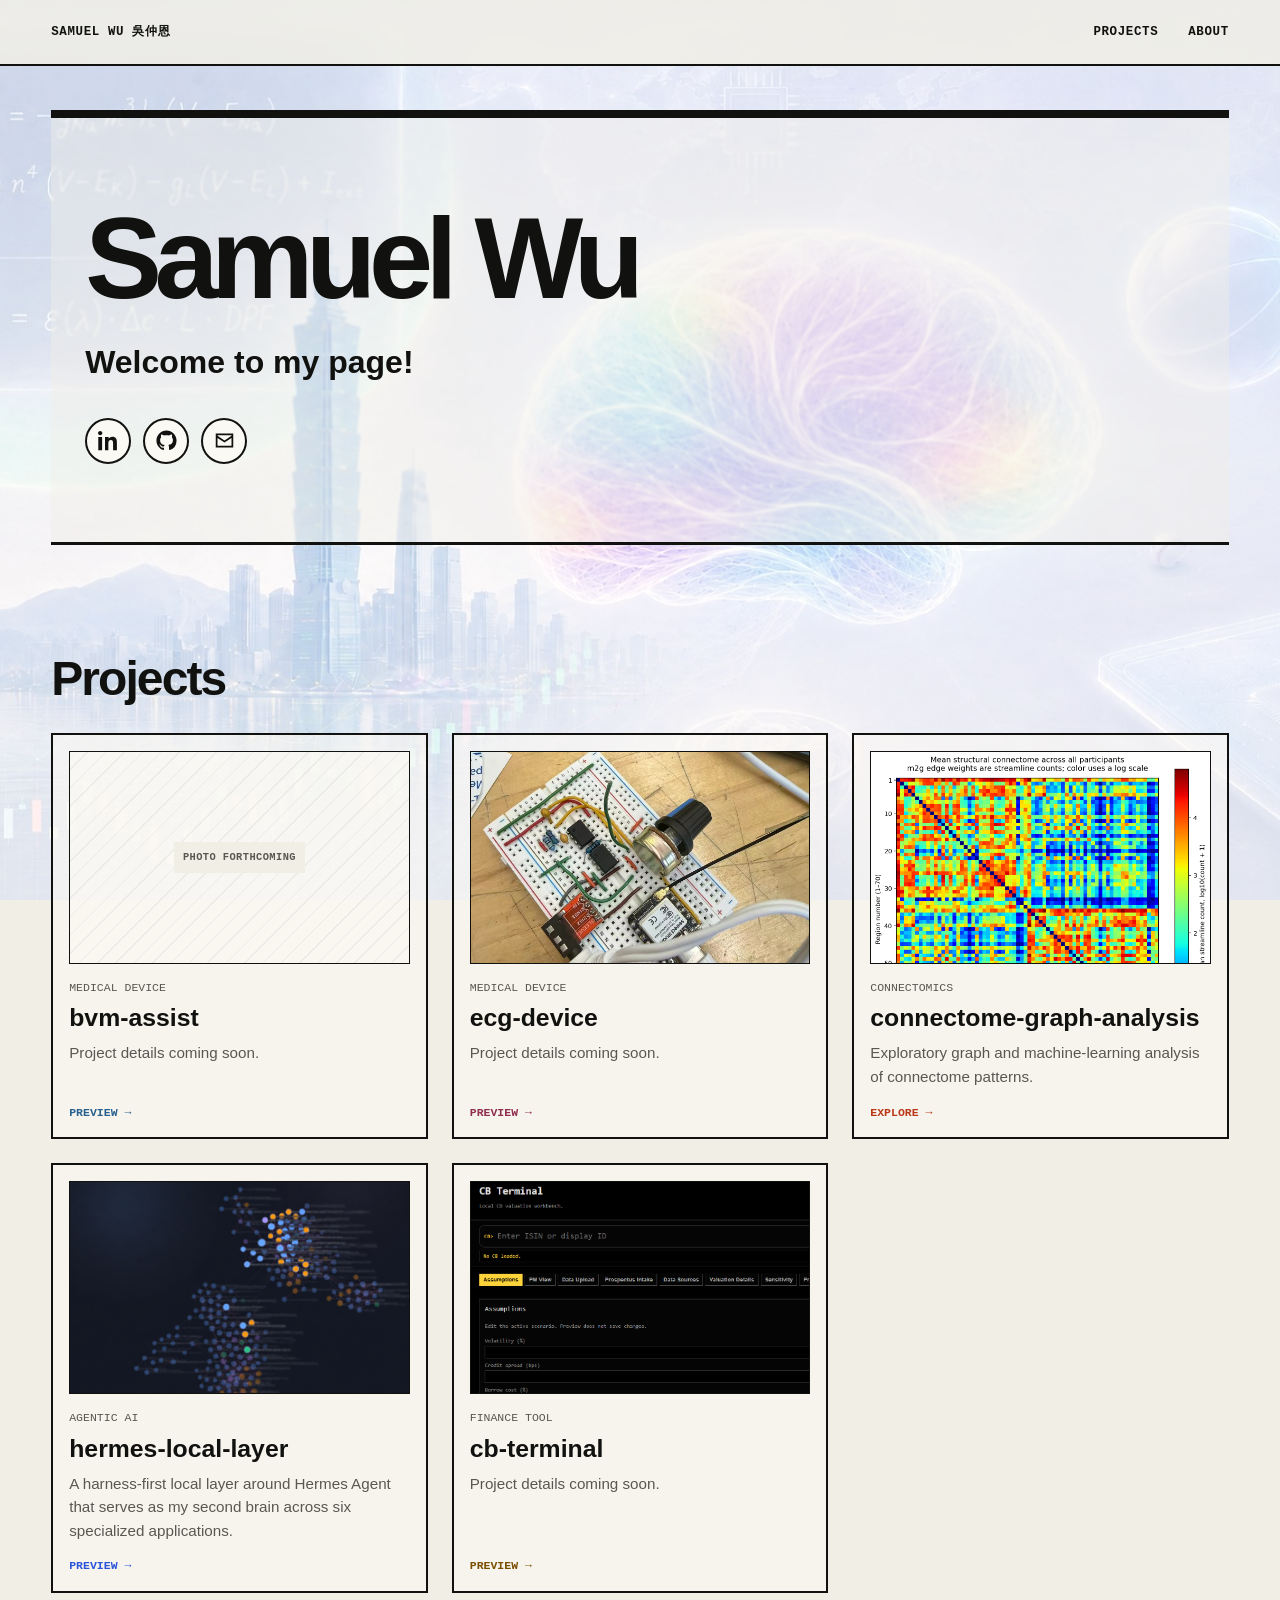
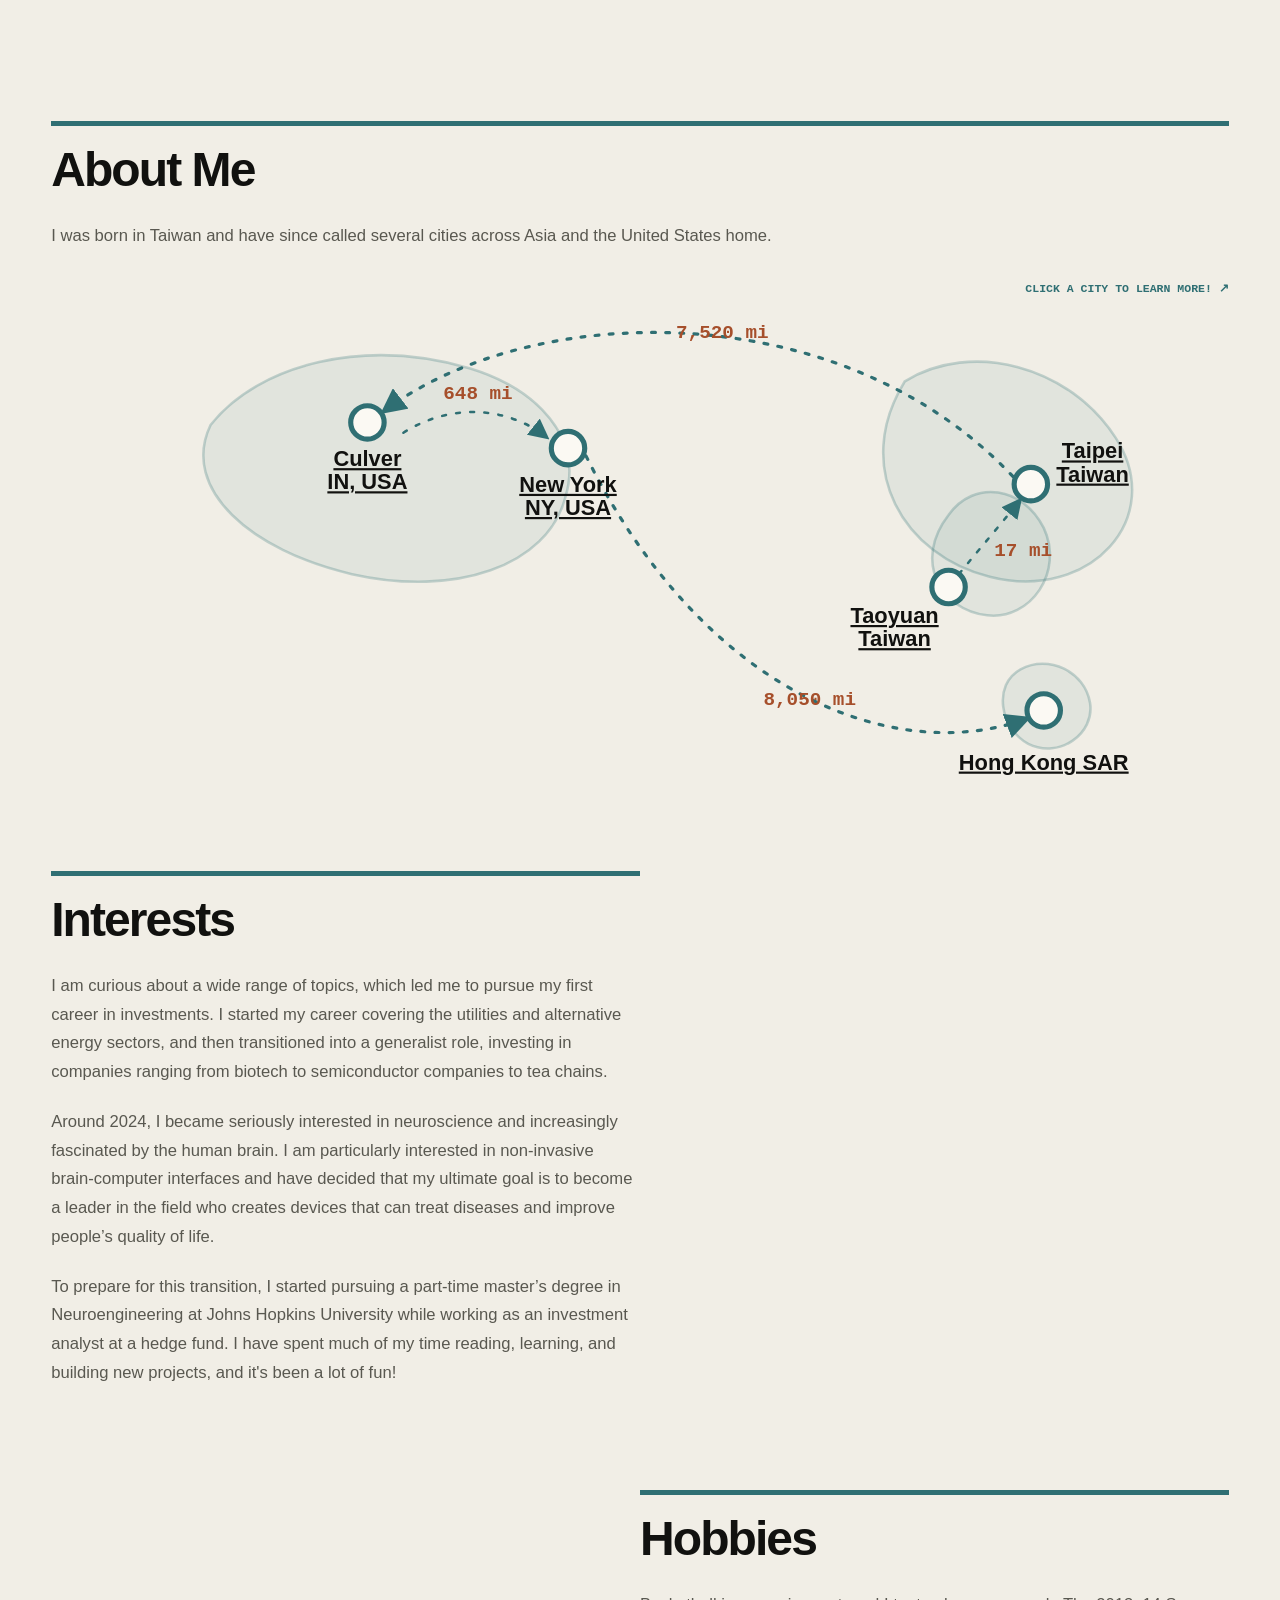
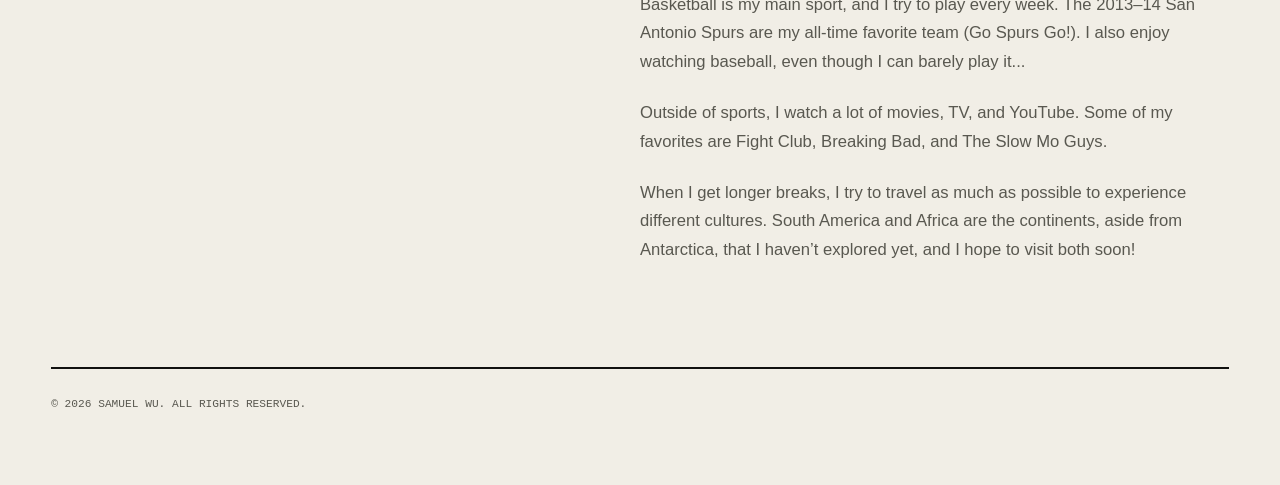
==== index.html @ a32db494 "add hermes-local-layer project page" ====
<!DOCTYPE html>
<html lang="en">
<head>
    <meta charset="UTF-8">
    <meta name="viewport" content="width=device-width, initial-scale=1.0">
    <meta name="description" content="Samuel Wu's projects, interests, and path from investing toward neurotechnology.">
    <title>Samuel Wu</title>
    <link rel="stylesheet" href="/project-pages.css">
    <script src="/site-header.js" defer></script>
</head>
<body class="home-page">
    <a class="skip-link" href="#main-content">Skip to content</a>
    <header class="site-header" data-site-header data-page="home"></header>

    <main class="home-main" id="main-content">
        <header class="home-hero">
            <h1>Samuel Wu</h1>
            <p class="home-lead">Welcome to my page!</p>
            <nav class="social-links" aria-label="Social links">
                <a class="social-link" href="https://www.linkedin.com/in/samuelwu9/" aria-label="LinkedIn" title="LinkedIn" target="_blank" rel="noopener noreferrer">
                    <svg viewBox="0 0 24 24" aria-hidden="true">
                        <path d="M4.98 3.5C4.98 4.88 3.86 6 2.5 6S0 4.88 0 3.5 1.12 1 2.5 1s2.48 1.12 2.48 2.5zM.32 8.02h4.36V23H.32V8.02zM8.01 8.02h4.18v2.05h.06c.58-1.1 2-2.26 4.12-2.26 4.41 0 5.23 2.9 5.23 6.67V23h-4.36v-7.55c0-1.8-.03-4.12-2.51-4.12-2.52 0-2.9 1.96-2.9 3.99V23H8.01V8.02z"></path>
                    </svg>
                </a>
                <a class="social-link" href="https://github.com/samueljwu" aria-label="GitHub" title="GitHub" target="_blank" rel="noopener noreferrer">
                    <svg viewBox="0 0 24 24" aria-hidden="true">
                        <path d="M12 .5C5.65.5.5 5.65.5 12c0 5.09 3.29 9.4 7.86 10.93.58.1.79-.25.79-.56v-2.18c-3.2.7-3.87-1.36-3.87-1.36-.52-1.33-1.28-1.68-1.28-1.68-1.04-.71.08-.7.08-.7 1.15.08 1.76 1.19 1.76 1.19 1.03 1.75 2.7 1.25 3.35.95.1-.74.4-1.25.73-1.54-2.55-.29-5.23-1.28-5.23-5.69 0-1.26.45-2.29 1.18-3.1-.12-.29-.51-1.47.11-3.06 0 0 .96-.31 3.16 1.18.92-.26 1.9-.38 2.88-.39.98.01 1.96.13 2.88.39 2.2-1.49 3.16-1.18 3.16-1.18.62 1.59.23 2.77.11 3.06.74.81 1.18 1.84 1.18 3.1 0 4.42-2.69 5.39-5.25 5.68.41.36.78 1.06.78 2.14v3.18c0 .31.21.67.79.56A11.51 11.51 0 0 0 23.5 12C23.5 5.65 18.35.5 12 .5z"></path>
                    </svg>
                </a>
                <a class="social-link" href="mailto:samuelwuje@gmail.com" aria-label="Email Samuel" title="Email Samuel">
                    <svg viewBox="0 0 24 24" aria-hidden="true">
                        <path d="M2 4h20v16H2V4zm2 2v.6l8 5.3 8-5.3V6H4zm16 12V9l-8 5.3L4 9v9h16z"></path>
                    </svg>
                </a>
            </nav>
        </header>

        <div class="home-flow">
            <section class="home-block projects-block" aria-labelledby="projects-heading">
                <h2 id="projects-heading">Projects</h2>
                <div class="projects-list">
                    <a class="project-link project-bvm" href="/projects/bvm-assist/">
                        <span class="project-media project-media-placeholder" aria-hidden="true">
                            <span>Photo forthcoming</span>
                        </span>
                        <span class="project-copy">
                            <span class="project-type">Medical device</span>
                            <strong>bvm-assist</strong>
                            <span class="project-description">Project details coming soon.</span>
                        </span>
                        <span class="project-cta">Preview <span aria-hidden="true">&rarr;</span></span>
                    </a>
                    <a class="project-link project-ecg" href="/projects/ecg-device/">
                        <span class="project-media">
                            <img src="/projects/ecg-device/images/thumbnail.jpg" alt="Breadboard prototype of the ECG device connected to a Seeed Studio microcontroller" width="1280" height="1011" loading="lazy" decoding="async">
                        </span>
                        <span class="project-copy">
                            <span class="project-type">Medical device</span>
                            <strong>ecg-device</strong>
                            <span class="project-description">Project details coming soon.</span>
                        </span>
                        <span class="project-cta">Preview <span aria-hidden="true">&rarr;</span></span>
                    </a>
                    <a class="project-link project-connectome" href="/projects/connectome-graph-analysis/">
                        <span class="project-media">
                            <img src="/projects/connectome-graph-analysis/images/thumbnail.png" alt="Heatmap of the mean structural connectome across 70 Desikan brain regions" width="1348" height="1239" loading="lazy" decoding="async">
                        </span>
                        <span class="project-copy">
                            <span class="project-type">Connectomics</span>
                            <strong>connectome-graph-analysis</strong>
                            <span class="project-description">Exploratory graph and machine-learning analysis of connectome patterns.</span>
                        </span>
                        <span class="project-cta">Explore <span aria-hidden="true">&rarr;</span></span>
                    </a>
                    <a class="project-link project-hermes" href="/projects/hermes-local-layer/">
                        <span class="project-media">
                            <img src="/projects/hermes-local-layer/images/thumbnail-graph.png" alt="Semantic knowledge graph with blue, orange, purple, and green nodes on a dark background" width="1573" height="1000" loading="lazy" decoding="async">
                        </span>
                        <span class="project-copy">
                            <span class="project-type">Agentic AI</span>
                            <strong>hermes-local-layer</strong>
                            <span class="project-description">A harness-first local layer around Hermes Agent that serves as my second brain across six specialized applications.</span>
                        </span>
                        <span class="project-cta">Preview <span aria-hidden="true">&rarr;</span></span>
                    </a>
                    <a class="project-link project-cb" href="/projects/cb-terminal/">
                        <span class="project-media">
                            <img src="/projects/cb-terminal/images/thumbnail.png" alt="CB Terminal valuation workbench showing its assumptions interface" width="899" height="573" loading="lazy" decoding="async">
                        </span>
                        <span class="project-copy">
                            <span class="project-type">Finance tool</span>
                            <strong>cb-terminal</strong>
                            <span class="project-description">Project details coming soon.</span>
                        </span>
                        <span class="project-cta">Preview <span aria-hidden="true">&rarr;</span></span>
                    </a>
                </div>
            </section>

            <section id="about" class="home-block places-block" aria-labelledby="about-heading">
                <h2 id="about-heading">About Me</h2>
                <div class="places-heading">
                    <p class="places-intro">I was born in Taiwan and have since called several cities across Asia and the United States home.</p>
                    <p class="map-hint">Click a city to learn more! <span aria-hidden="true">&nearr;</span></p>
                </div>
                <div class="map-scroll">
                    <svg class="city-map" viewBox="0 0 840 420" role="img" aria-labelledby="city-map-title city-map-desc">
                        <title id="city-map-title">Cities Samuel grew up in</title>
                        <desc id="city-map-desc">A rough geographic path from Taoyuan to Taipei, Culver, New York, and Hong Kong, with approximate distances in miles. Each city is a link.</desc>
                        <defs>
                            <marker id="arrowhead" markerWidth="8" markerHeight="8" refX="7" refY="4" orient="auto" markerUnits="strokeWidth">
                                <path d="M0,0 L8,4 L0,8 Z"></path>
                            </marker>
                        </defs>

                        <path class="land" d="M86 126 C124 78, 206 58, 288 82 C340 98, 376 136, 362 182 C348 236, 276 260, 196 242 C118 224, 62 176, 86 126 Z"></path>
                        <path class="land" d="M626 92 C678 60, 754 80, 790 136 C830 198, 770 264, 692 244 C626 228, 584 160, 626 92 Z"></path>
                        <path class="land" d="M660 196 C680 168, 718 174, 734 206 C750 240, 724 278, 690 274 C654 270, 632 232, 660 196 Z"></path>
                        <path class="land" d="M716 316 C738 304, 766 318, 770 342 C774 366, 746 386, 722 374 C700 362, 694 328, 716 316 Z"></path>

                        <path class="route" d="M668 242 C686 220, 700 204, 716 184" marker-end="url(#arrowhead)"></path>
                        <path class="route long-hop" d="M710 166 C574 22, 332 30, 220 116" marker-end="url(#arrowhead)"></path>
                        <path class="route" d="M236 132 C274 108, 318 112, 348 136" marker-end="url(#arrowhead)"></path>
                        <path class="route long-hop" d="M378 150 C470 336, 620 392, 722 354" marker-end="url(#arrowhead)"></path>

                        <text class="distance" x="718" y="228">17 mi</text>
                        <text class="distance" x="484" y="58">7,520 mi</text>
                        <text class="distance" x="294" y="106">648 mi</text>
                        <text class="distance" x="552" y="344">8,050 mi</text>

                        <a class="city-link" href="https://travel.tycg.gov.tw/en" aria-label="Taoyuan, Taiwan, opens external page" target="_blank" rel="noopener noreferrer">
                            <circle cx="660" cy="252" r="13"></circle>
                            <text x="618" y="280">Taoyuan</text>
                            <text x="618" y="298">Taiwan</text>
                        </a>

                        <a class="city-link" href="https://www.youtube.com/watch?v=z_fY1pj1VBw" aria-label="Taipei, Taiwan, opens external page" target="_blank" rel="noopener noreferrer">
                            <circle cx="724" cy="172" r="13"></circle>
                            <text x="772" y="152">Taipei</text>
                            <text x="772" y="170">Taiwan</text>
                        </a>

                        <a class="city-link" href="https://www.youtube.com/watch?v=gdHt6MVsCek" aria-label="Culver, Indiana, opens external page" target="_blank" rel="noopener noreferrer">
                            <circle cx="208" cy="124" r="13"></circle>
                            <text x="208" y="158">Culver</text>
                            <text x="208" y="176">IN, USA</text>
                        </a>

                        <a class="city-link" href="https://www.youtube.com/watch?v=vk6014HuxcE" aria-label="New York, New York, opens external page" target="_blank" rel="noopener noreferrer">
                            <circle cx="364" cy="144" r="13"></circle>
                            <text x="364" y="178">New York</text>
                            <text x="364" y="196">NY, USA</text>
                        </a>

                        <a class="city-link" href="https://www.imdb.com/title/tt0338564/" aria-label="Hong Kong SAR, opens external page" target="_blank" rel="noopener noreferrer">
                            <circle cx="734" cy="348" r="13"></circle>
                            <text x="734" y="394">Hong Kong SAR</text>
                        </a>
                    </svg>
                </div>
            </section>

            <section class="home-block curiosity-block" aria-labelledby="curiosity-heading">
                <h2 id="curiosity-heading">Interests</h2>
                <div class="about-copy">
                    <p>I am curious about a wide range of topics, which led me to pursue my first career in investments. I started my career covering the utilities and alternative energy sectors, and then transitioned into a generalist role, investing in companies ranging from biotech to semiconductor companies to tea chains.</p>
                    <p>Around 2024, I became seriously interested in neuroscience and increasingly fascinated by the human brain. I am particularly interested in non-invasive brain-computer interfaces and have decided that my ultimate goal is to become a leader in the field who creates devices that can treat diseases and improve people&rsquo;s quality of life.</p>
                    <p>To prepare for this transition, I started pursuing a part-time master&rsquo;s degree in Neuroengineering at Johns Hopkins University while working as an investment analyst at a hedge fund. I have spent much of my time reading, learning, and building new projects, and it's been a lot of fun!</p>
                </div>
            </section>

            <section class="interests-grid" aria-labelledby="hobbies-heading">
                <article>
                    <h2 id="hobbies-heading">Hobbies</h2>
                    <p>Basketball is my main sport, and I try to play every week. The 2013&ndash;14 San Antonio Spurs are my all-time favorite team (Go Spurs Go!). I also enjoy watching baseball, even though I can barely play it...</p>
                    <p>Outside of sports, I watch a lot of movies, TV, and YouTube. Some of my favorites are Fight Club, Breaking Bad, and The Slow Mo Guys.</p>
                    <p>When I get longer breaks, I try to travel as much as possible to experience different cultures. South America and Africa are the continents, aside from Antarctica, that I haven&rsquo;t explored yet, and I hope to visit both soon!</p>
                </article>
            </section>
        </div>

        <footer class="site-footer">&copy; 2026 Samuel Wu. All rights reserved.</footer>
    </main>
</body>
</html>
---- project-pages.css ----
:root {
    color-scheme: light;
    --paper: #f1eee6;
    --surface: #fbf9f3;
    --ink: #11110f;
    --muted: #595850;
    --rule: rgba(17, 17, 15, 0.24);
    --rule-strong: #11110f;
    --accent: #2f6f73;
    --accent-warm: #a64f2b;
    --page-max: 1120px;
    --text-max: 780px;
    --gutter: clamp(16px, 3vw, 28px);
    --font-sans: Arial, Helvetica, sans-serif;
    --font-mono: "Courier New", Courier, monospace;
}

* {
    box-sizing: border-box;
}

html {
    scroll-behavior: smooth;
}

body {
    margin: 0;
    background: var(--paper);
    color: var(--ink);
    font-family: var(--font-sans);
    line-height: 1.65;
}

body.home-page,
body.project-body {
    --page-max: 1680px;
    --gutter: clamp(18px, 4vw, 72px);
}

body.home-page {
    position: relative;
    isolation: isolate;
}

body.home-page::before {
    position: fixed;
    inset: 0;
    z-index: 0;
    background:
        linear-gradient(rgba(241, 238, 230, 0.4), rgba(241, 238, 230, 0.56)),
        url("/assets/home-background-neural.jpg") center center / cover no-repeat;
    content: "";
    filter: saturate(0.9) contrast(1.04) brightness(1.03);
    pointer-events: none;
}

body.home-page > .home-main {
    position: relative;
    z-index: 1;
}

::selection {
    background: var(--accent);
    color: #fff;
}

a {
    color: inherit;
}

a:focus-visible {
    outline: 3px solid var(--accent);
    outline-offset: 3px;
}

.skip-link {
    position: fixed;
    top: 10px;
    left: 10px;
    z-index: 100;
    padding: 9px 12px;
    border: 2px solid var(--rule-strong);
    background: var(--paper);
    color: var(--ink);
    font-family: var(--font-mono);
    font-size: 0.75rem;
    font-weight: 700;
    text-decoration: none;
    text-transform: uppercase;
    transform: translateY(-160%);
}

.skip-link:focus {
    transform: translateY(0);
}

.sr-only {
    position: absolute;
    width: 1px;
    height: 1px;
    padding: 0;
    margin: -1px;
    overflow: hidden;
    clip: rect(0, 0, 0, 0);
    white-space: nowrap;
    border: 0;
}

#projects-heading,
#about,
#curiosity-heading {
    scroll-margin-top: 88px;
}

.site-header {
    position: sticky;
    top: 0;
    z-index: 10;
    border-bottom: 2px solid var(--rule-strong);
    background: var(--paper);
}

.home-page .site-header {
    background: rgba(241, 238, 230, 0.82);
    backdrop-filter: blur(8px);
}

.site-nav {
    display: flex;
    align-items: center;
    justify-content: space-between;
    width: min(calc(100% - (2 * var(--gutter))), var(--page-max));
    min-height: 64px;
    margin: 0 auto;
    font-family: var(--font-mono);
    font-size: 0.78rem;
    font-weight: 700;
    letter-spacing: 0.05em;
    text-transform: uppercase;
}

.site-nav a {
    text-decoration: none;
}

.site-name {
    color: var(--ink);
}

.site-name:hover,
.site-nav-links a:hover,
.nav-home:hover {
    color: var(--accent);
}

.site-nav-links {
    display: flex;
    align-items: center;
    gap: clamp(16px, 3vw, 30px);
}

.eyebrow {
    margin: 0;
    color: var(--accent);
    font-family: var(--font-mono);
    font-size: 0.78rem;
    font-weight: 700;
    letter-spacing: 0.06em;
    text-transform: uppercase;
}

.home-main {
    width: min(100%, calc(var(--page-max) + (2 * var(--gutter))));
    margin: 0 auto;
    padding: 44px var(--gutter) 72px;
}

.home-hero {
    position: relative;
    overflow: hidden;
    display: grid;
    gap: 24px;
    padding: clamp(44px, 8vw, 92px) clamp(18px, 3vw, 34px) clamp(48px, 7vw, 78px);
    border-top: 8px solid var(--rule-strong);
    border-bottom: 3px solid var(--rule-strong);
    background: rgba(241, 238, 230, 0.42);
    backdrop-filter: blur(1px);
}

.home-hero h1 {
    margin: 0;
    font-size: clamp(3.8rem, 9vw, 7.2rem);
    font-weight: 900;
    letter-spacing: -0.065em;
    line-height: 0.84;
}

.home-lead {
    max-width: 800px;
    margin: 10px 0 0;
    color: var(--ink);
    font-size: clamp(1.35rem, 2.6vw, 2rem);
    font-weight: 650;
    line-height: 1.35;
}

.social-links {
    display: flex;
    gap: 12px;
    margin-top: 10px;
}

.social-link {
    display: inline-grid;
    place-items: center;
    width: 46px;
    height: 46px;
    border: 2px solid var(--rule-strong);
    border-radius: 50%;
    background: var(--surface);
    color: var(--ink);
    text-decoration: none;
    transition: background 160ms ease, color 160ms ease, transform 160ms ease;
}

.social-link:hover {
    background: var(--accent);
    color: #fff;
    transform: translateY(-2px);
}

.social-link svg {
    width: 21px;
    height: 21px;
    fill: currentColor;
}

.home-flow {
    --section-space: clamp(80px, 8vw, 104px);
    --map-label-tail: clamp(22px, 3vw, 34px);
    display: grid;
    grid-template-columns: repeat(2, minmax(0, 1fr));
    gap: 0;
    padding: clamp(72px, 9vw, 110px) 0 var(--section-space);
}

.home-block > h2,
.interests-grid h2 {
    margin: 0;
    font-size: clamp(1.8rem, 4vw, 3rem);
    letter-spacing: -0.04em;
    line-height: 1;
    text-wrap: balance;
}

.projects-block > h2 {
    margin-bottom: 30px;
}

.projects-block,
.places-block {
    grid-column: 1 / -1;
}

.projects-list {
    display: grid;
    grid-template-columns: repeat(3, minmax(0, 1fr));
    gap: clamp(16px, 2vw, 24px);
}

.project-link {
    --project-color: var(--accent);
    --project-hover: rgba(47, 111, 115, 0.08);
    display: grid;
    grid-template-columns: minmax(0, 1fr);
    grid-template-rows: auto 1fr auto;
    gap: 16px;
    align-items: start;
    padding: 16px;
    border: 2px solid var(--rule-strong);
    background: rgba(251, 249, 243, 0.58);
    color: var(--ink);
    text-decoration: none;
    transition: background 160ms ease;
}

.project-link:hover {
    background: var(--project-hover);
}

.project-media {
    display: grid;
    width: 100%;
    aspect-ratio: 16 / 10;
    overflow: hidden;
    place-items: center;
    border: 1px solid var(--rule-strong);
    background: #fff;
}

.project-media img {
    display: block;
    width: 100%;
    height: 100%;
    object-fit: contain;
}

.project-media-placeholder {
    background:
        repeating-linear-gradient(
            135deg,
            transparent 0,
            transparent 12px,
            rgba(17, 17, 15, 0.055) 12px,
            rgba(17, 17, 15, 0.055) 13px
        ),
        rgba(251, 249, 243, 0.72);
}

.project-media-placeholder span {
    padding: 7px 9px;
    background: var(--paper);
    color: var(--muted);
    font-family: var(--font-mono);
    font-size: 0.65rem;
    font-weight: 700;
    letter-spacing: 0.04em;
    text-transform: uppercase;
}

.project-copy {
    display: grid;
    gap: 7px;
    align-content: start;
}

.project-connectome {
    --project-color: #b93818;
    --project-hover: rgba(185, 56, 24, 0.09);
}

.project-hermes {
    --project-color: #2b55d9;
    --project-hover: rgba(43, 85, 217, 0.08);
}

.project-cb {
    --project-color: #7a4e00;
    --project-hover: rgba(122, 78, 0, 0.09);
}

.project-ecg {
    --project-color: #8f2f50;
    --project-hover: rgba(143, 47, 80, 0.09);
}

.project-bvm {
    --project-color: #28618f;
    --project-hover: rgba(40, 97, 143, 0.09);
}

.project-type,
.project-cta {
    font-family: var(--font-mono);
    font-size: 0.72rem;
    line-height: 1.45;
    text-transform: uppercase;
}

.project-cta {
    align-self: end;
    justify-self: start;
    color: var(--project-color);
    font-weight: 700;
    white-space: nowrap;
}

.project-type,
.project-description {
    color: var(--muted);
}

.project-copy strong {
    font-size: clamp(1.18rem, 2vw, 1.55rem);
    line-height: 1.25;
    overflow-wrap: anywhere;
}

.project-description {
    font-size: 0.95rem;
    line-height: 1.55;
}

.places-block {
    margin-top: clamp(76px, 10vw, 128px);
    padding-top: 20px;
    border-top: 5px solid var(--accent);
    background: transparent;
}

.places-block > h2 {
    margin-bottom: 28px;
}

.places-heading {
    display: flex;
    align-items: end;
    justify-content: space-between;
    gap: 24px;
    margin-bottom: 12px;
}

.places-intro {
    max-width: 780px;
    margin: 0;
    color: var(--muted);
    font-size: clamp(1rem, 1.3vw, 1.06rem);
    line-height: 1.72;
    text-wrap: pretty;
}

.map-hint {
    flex: 0 0 auto;
    margin: 0 0 3px;
    color: var(--accent);
    font-family: var(--font-mono);
    font-size: 0.72rem;
    font-weight: 900;
    text-transform: uppercase;
    transform: translateY(50px);
}

.map-scroll {
    overflow-x: auto;
    scrollbar-color: var(--accent) transparent;
}

.city-map {
    display: block;
    width: min(100%, 1080px);
    min-width: 720px;
    height: auto;
    margin: 0 auto;
    overflow: visible;
}

.city-map .land {
    fill: rgba(47, 111, 115, 0.08);
    stroke: rgba(47, 111, 115, 0.26);
    stroke-width: 2;
}

.city-map .route {
    fill: none;
    stroke: var(--accent);
    stroke-width: 2;
    stroke-dasharray: 3 8;
    stroke-linecap: round;
}

.city-map marker path {
    fill: var(--accent);
}

.city-map circle {
    fill: var(--surface);
    stroke: var(--accent);
    stroke-width: 4;
    transition: fill 150ms ease, stroke 150ms ease, stroke-width 150ms ease;
}

.city-map text {
    fill: var(--ink);
    font-family: var(--font-sans);
    font-size: 17px;
    font-weight: 700;
    text-anchor: middle;
}

.city-map .city-link {
    cursor: pointer;
}

.city-map .city-link text {
    text-decoration: underline;
    text-decoration-color: rgba(47, 111, 115, 0.45);
    text-underline-offset: 4px;
}

.city-map .city-link:hover circle,
.city-map .city-link:focus-visible circle {
    fill: var(--accent);
    stroke: var(--accent-warm);
    stroke-width: 6;
}

.city-map .city-link:hover text,
.city-map .city-link:focus-visible text {
    fill: var(--accent);
    text-decoration-color: var(--accent-warm);
    text-decoration-thickness: 2px;
}

.city-map .distance {
    fill: var(--accent-warm);
    font-family: var(--font-mono);
    font-size: 15px;
    font-weight: 700;
    text-decoration: none;
}

.city-map .long-hop {
    stroke-width: 2.5;
}

.curiosity-block {
    grid-column: 1 / -1;
    width: 50%;
    margin-top: calc(var(--section-space) - var(--map-label-tail));
    margin-left: 0;
    padding-top: 20px;
    border-top: 5px solid var(--accent);
    background: transparent;
}

.curiosity-block > h2 {
    margin-bottom: 28px;
}

.about-copy {
    display: grid;
    gap: 1.35em;
    max-width: 780px;
}

.section-lead,
.about-copy p,
.interests-grid p {
    color: var(--muted);
}

.section-lead {
    grid-column: 1 / -1;
    margin: 0 0 12px;
    color: var(--ink);
    font-size: clamp(1.35rem, 2.5vw, 1.85rem);
    font-weight: 700;
    line-height: 1.35;
}

.about-copy p:not(.section-lead) {
    margin: 0;
    font-size: clamp(1rem, 1.3vw, 1.06rem);
    line-height: 1.72;
    text-wrap: pretty;
}

.interests-grid {
    grid-column: 2;
    width: 100%;
    margin-top: var(--section-space);
    margin-left: 0;
}

.interests-grid article {
    width: 100%;
    padding-top: 20px;
    border-top: 5px solid var(--accent);
}

.interests-grid h2 {
    margin-bottom: 28px;
}

.interests-grid p {
    max-width: 780px;
    margin: 0;
    font-size: clamp(1rem, 1.3vw, 1.06rem);
    line-height: 1.72;
    text-wrap: pretty;
}

.interests-grid p + p {
    margin-top: 1.35em;
}

.site-footer {
    padding: 26px 0 0;
    border-top: 2px solid var(--rule-strong);
    color: var(--muted);
    font-family: var(--font-mono);
    font-size: 0.7rem;
    text-transform: uppercase;
}

@media (max-width: 900px) {
    .home-flow {
        grid-template-columns: minmax(0, 1fr);
    }

    .curiosity-block,
    .interests-grid {
        grid-column: 1;
        width: 100%;
    }

    .projects-list {
        grid-template-columns: repeat(2, minmax(0, 1fr));
    }
}

@media (max-width: 760px) {
    .home-main {
        padding-top: 24px;
        padding-bottom: 48px;
    }

    .home-hero {
        border-top-width: 6px;
    }

    .home-hero h1 {
        font-size: clamp(3.6rem, 17vw, 5.8rem);
    }

    .places-heading {
        align-items: flex-start;
        flex-direction: column;
        gap: 10px;
    }

}

@media (max-width: 620px) {
    .projects-list {
        grid-template-columns: minmax(0, 1fr);
    }
}

@media (max-width: 480px) {
    .site-nav {
        min-height: 58px;
    }

    .site-nav-links {
        gap: 12px;
    }

    .home-hero h1 {
        font-size: clamp(3.25rem, 16vw, 4.8rem);
    }

    .home-lead {
        font-size: 1.22rem;
    }

    .project-cta {
        display: none;
    }
}

@media (prefers-reduced-motion: reduce) {
    html {
        scroll-behavior: auto;
    }

    .project-link,
    .social-link,
    .city-map circle {
        transition: none;
    }

    .social-link:hover {
        transform: none;
    }
}
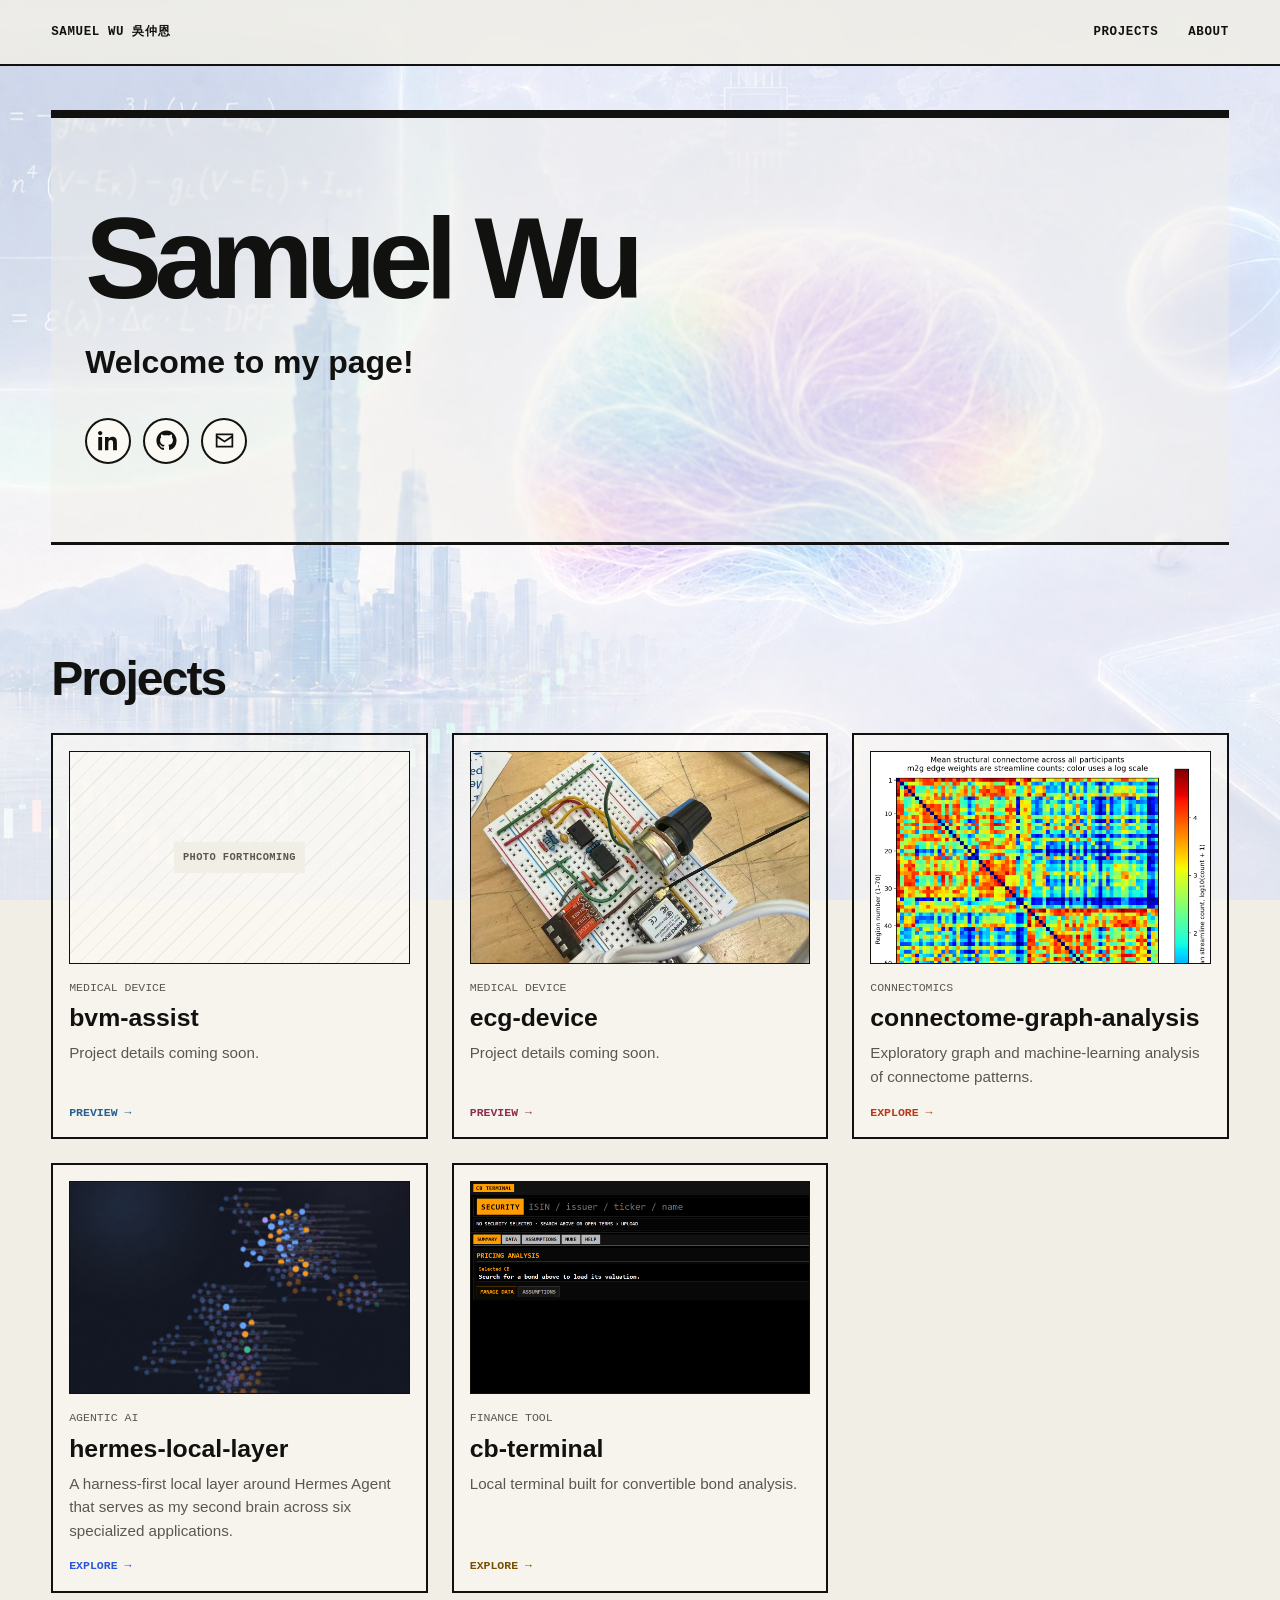
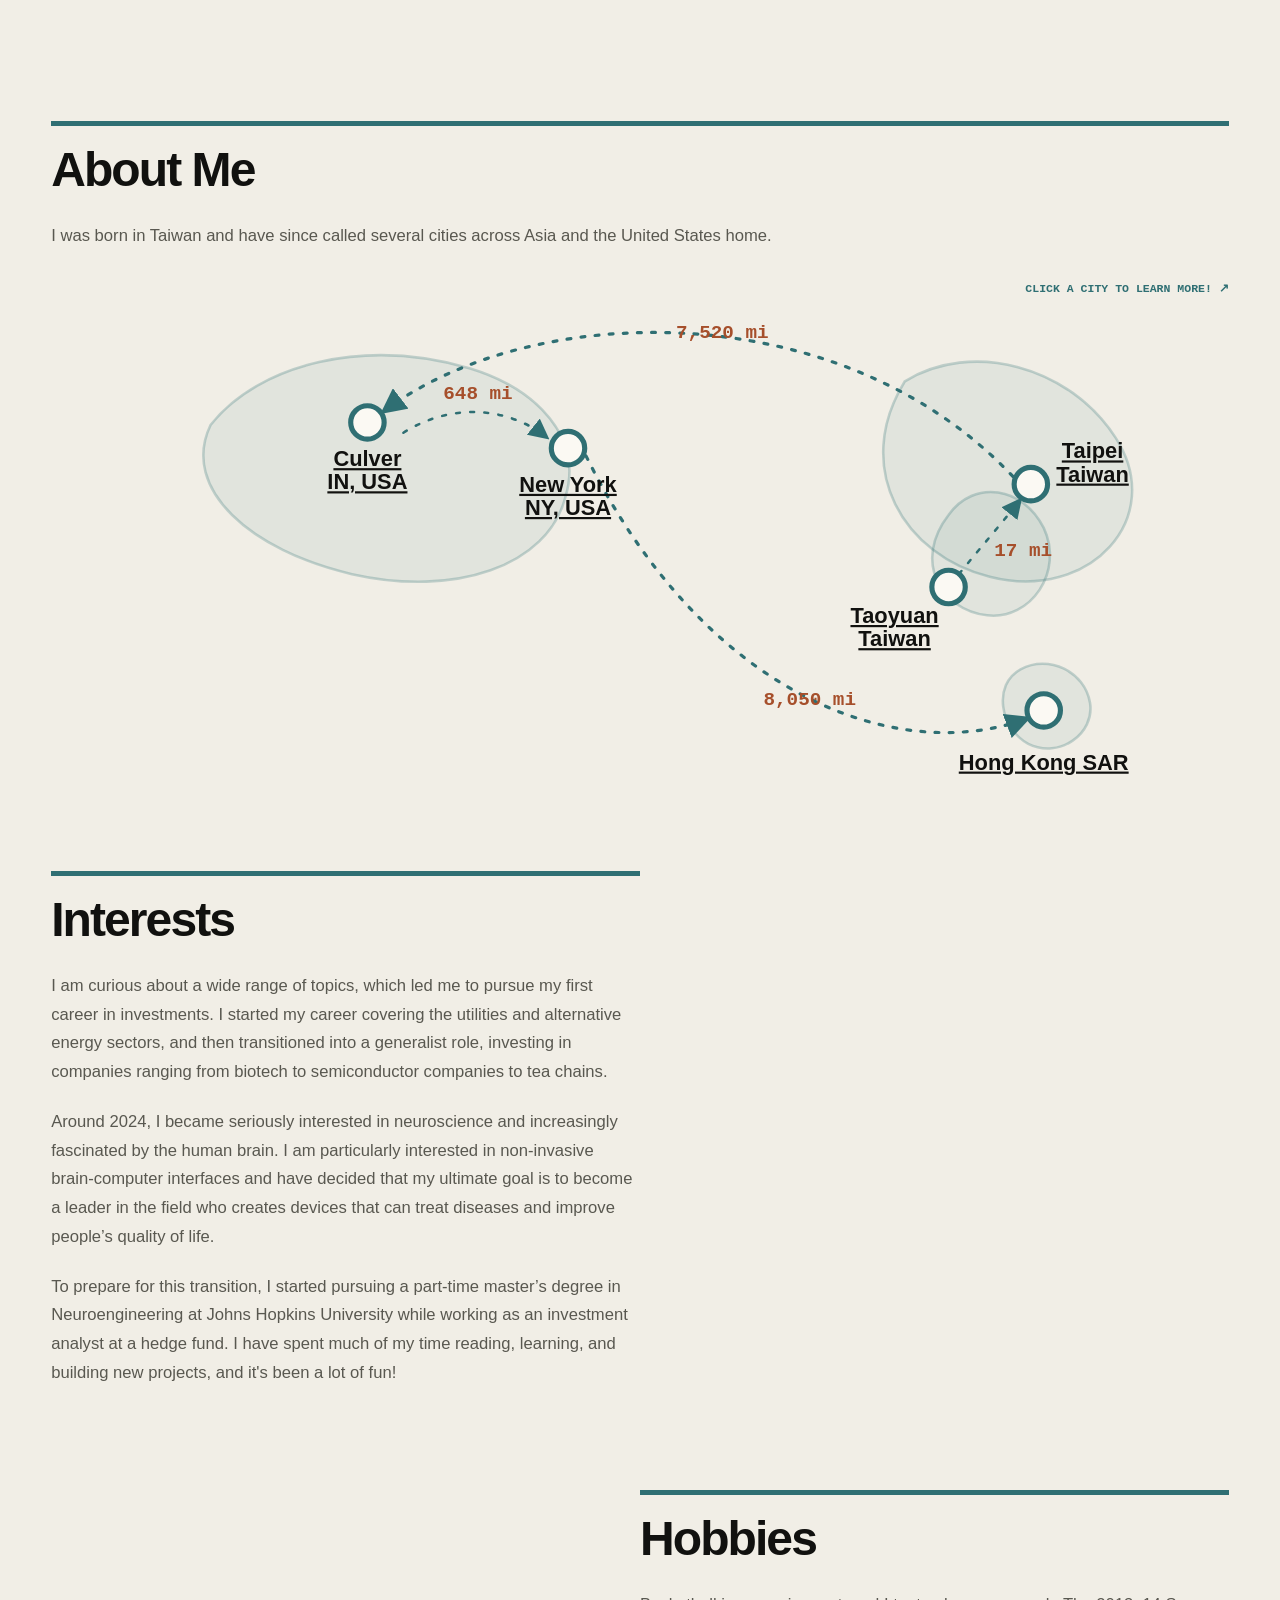
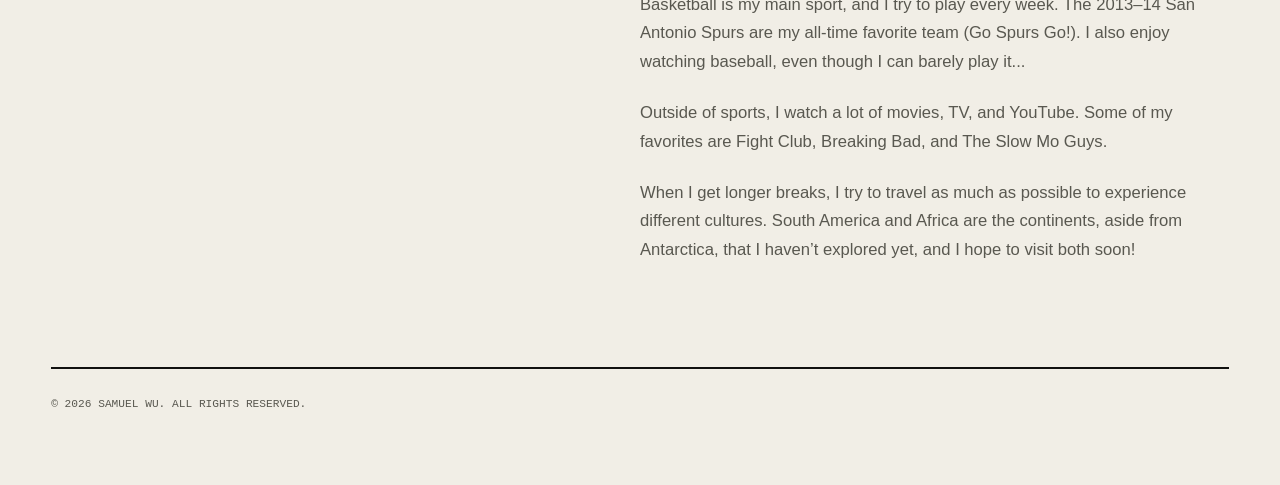
==== commit 79e75ec3: "Added cb-terminal project page" ====
--- a/index.html
+++ b/index.html
@@ -5,7 +5,7 @@
     <meta name="viewport" content="width=device-width, initial-scale=1.0">
     <meta name="description" content="Samuel Wu's projects, interests, and path from investing toward neurotechnology.">
     <title>Samuel Wu</title>
-    <link rel="stylesheet" href="/project-pages.css">
+    <link rel="stylesheet" href="/project-pages.css?v=d7af5270decf">
     <script src="/site-header.js" defer></script>
 </head>
 <body class="home-page">
@@ -81,18 +81,18 @@
                             <strong>hermes-local-layer</strong>
                             <span class="project-description">A harness-first local layer around Hermes Agent that serves as my second brain across six specialized applications.</span>
                         </span>
-                        <span class="project-cta">Preview <span aria-hidden="true">&rarr;</span></span>
+                        <span class="project-cta">Explore <span aria-hidden="true">&rarr;</span></span>
                     </a>
                     <a class="project-link project-cb" href="/projects/cb-terminal/">
                         <span class="project-media">
-                            <img src="/projects/cb-terminal/images/thumbnail.png" alt="CB Terminal valuation workbench showing its assumptions interface" width="899" height="573" loading="lazy" decoding="async">
+                            <img src="/projects/cb-terminal/images/thumbnail.png?v=0e5e01f458c4" alt="CB Terminal valuation workbench showing its assumptions interface" width="676" height="294" loading="lazy" decoding="async">
                         </span>
                         <span class="project-copy">
                             <span class="project-type">Finance tool</span>
                             <strong>cb-terminal</strong>
-                            <span class="project-description">Project details coming soon.</span>
+                            <span class="project-description">Local terminal built for convertible bond analysis.</span>
                         </span>
-                        <span class="project-cta">Preview <span aria-hidden="true">&rarr;</span></span>
+                        <span class="project-cta">Explore <span aria-hidden="true">&rarr;</span></span>
                     </a>
                 </div>
             </section>
--- a/project-pages.css
+++ b/project-pages.css
@@ -305,6 +305,11 @@
     object-fit: contain;
 }
 
+.project-cb .project-media img {
+    object-fit: cover;
+    object-position: left top;
+}
+
 .project-media-placeholder {
     background:
         repeating-linear-gradient(
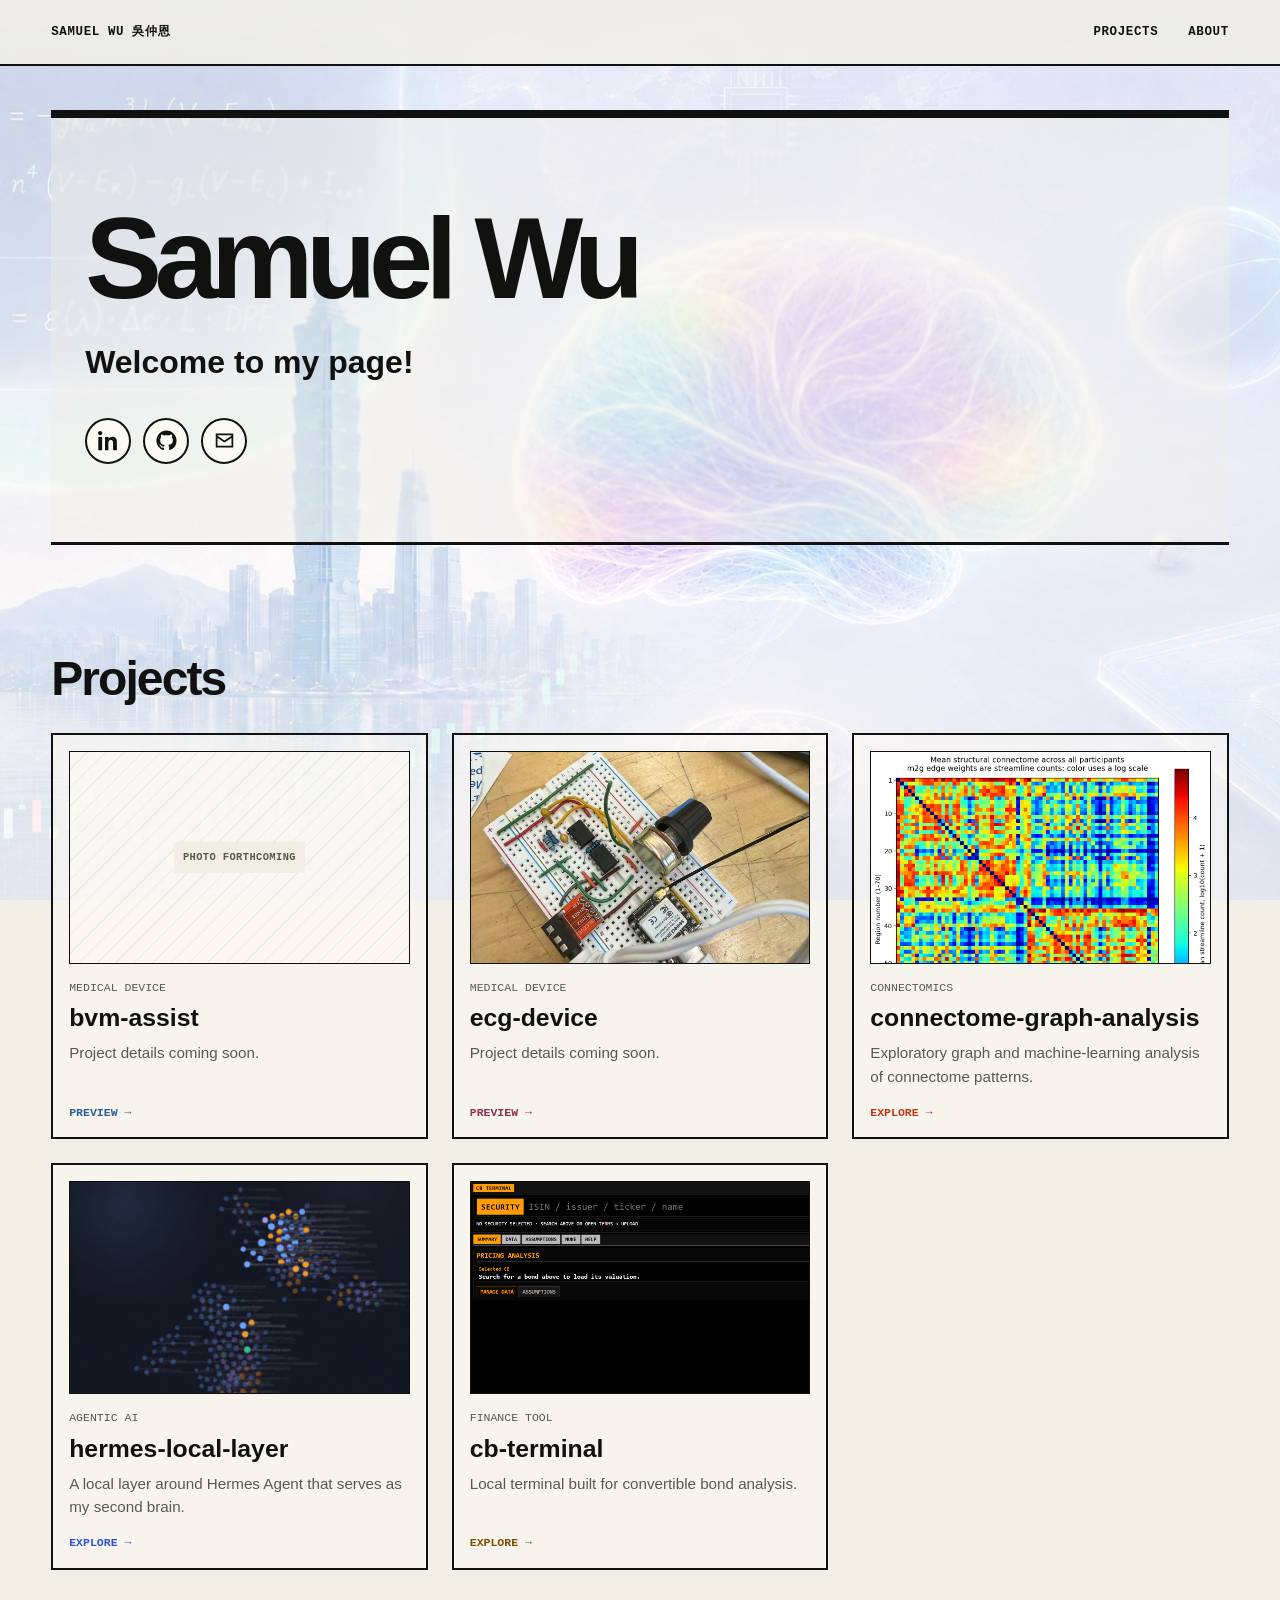
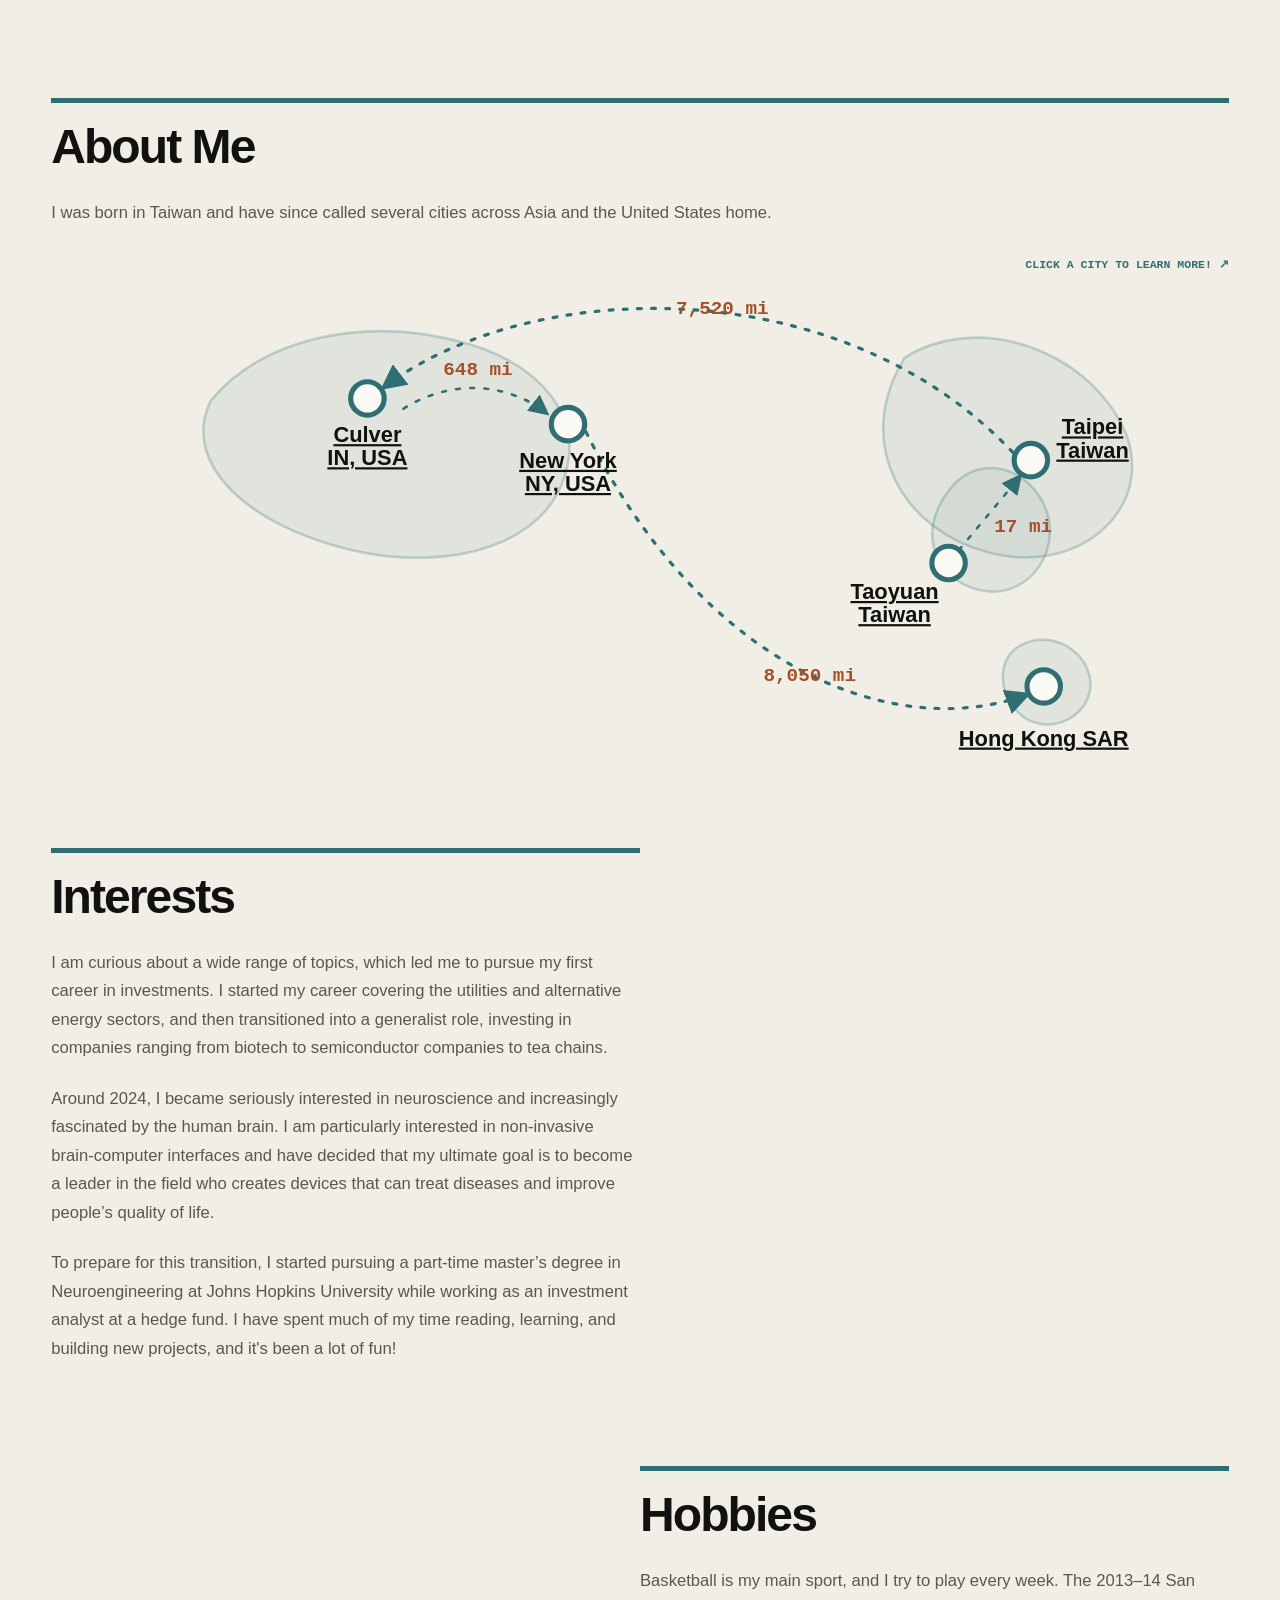
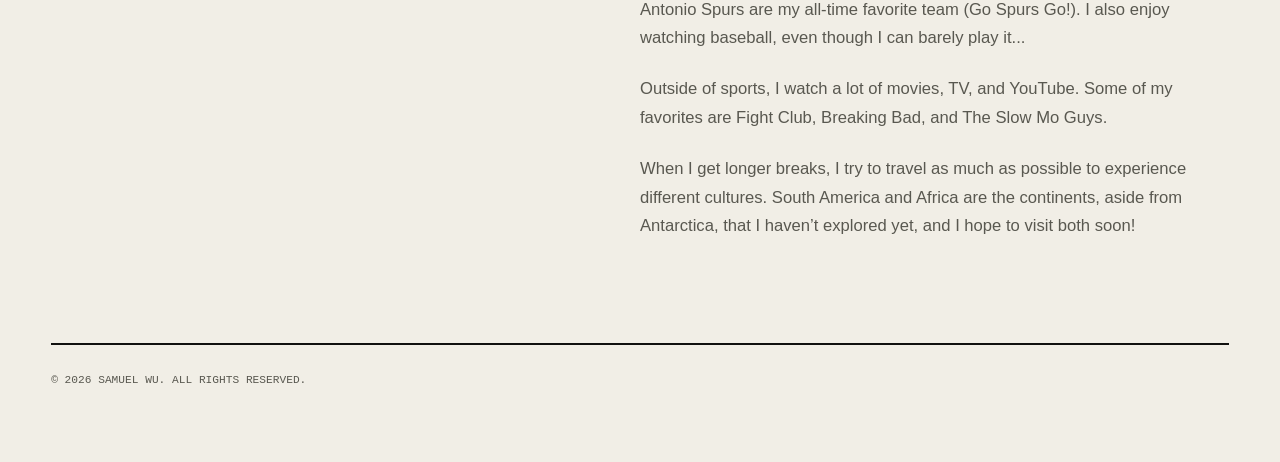
==== commit 68f1e22c: "Updaded homepage" ====
--- a/index.html
+++ b/index.html
@@ -79,7 +79,7 @@
                         <span class="project-copy">
                             <span class="project-type">Agentic AI</span>
                             <strong>hermes-local-layer</strong>
-                            <span class="project-description">A harness-first local layer around Hermes Agent that serves as my second brain across six specialized applications.</span>
+                            <span class="project-description">A local layer around Hermes Agent that serves as my second brain.</span>
                         </span>
                         <span class="project-cta">Explore <span aria-hidden="true">&rarr;</span></span>
                     </a>
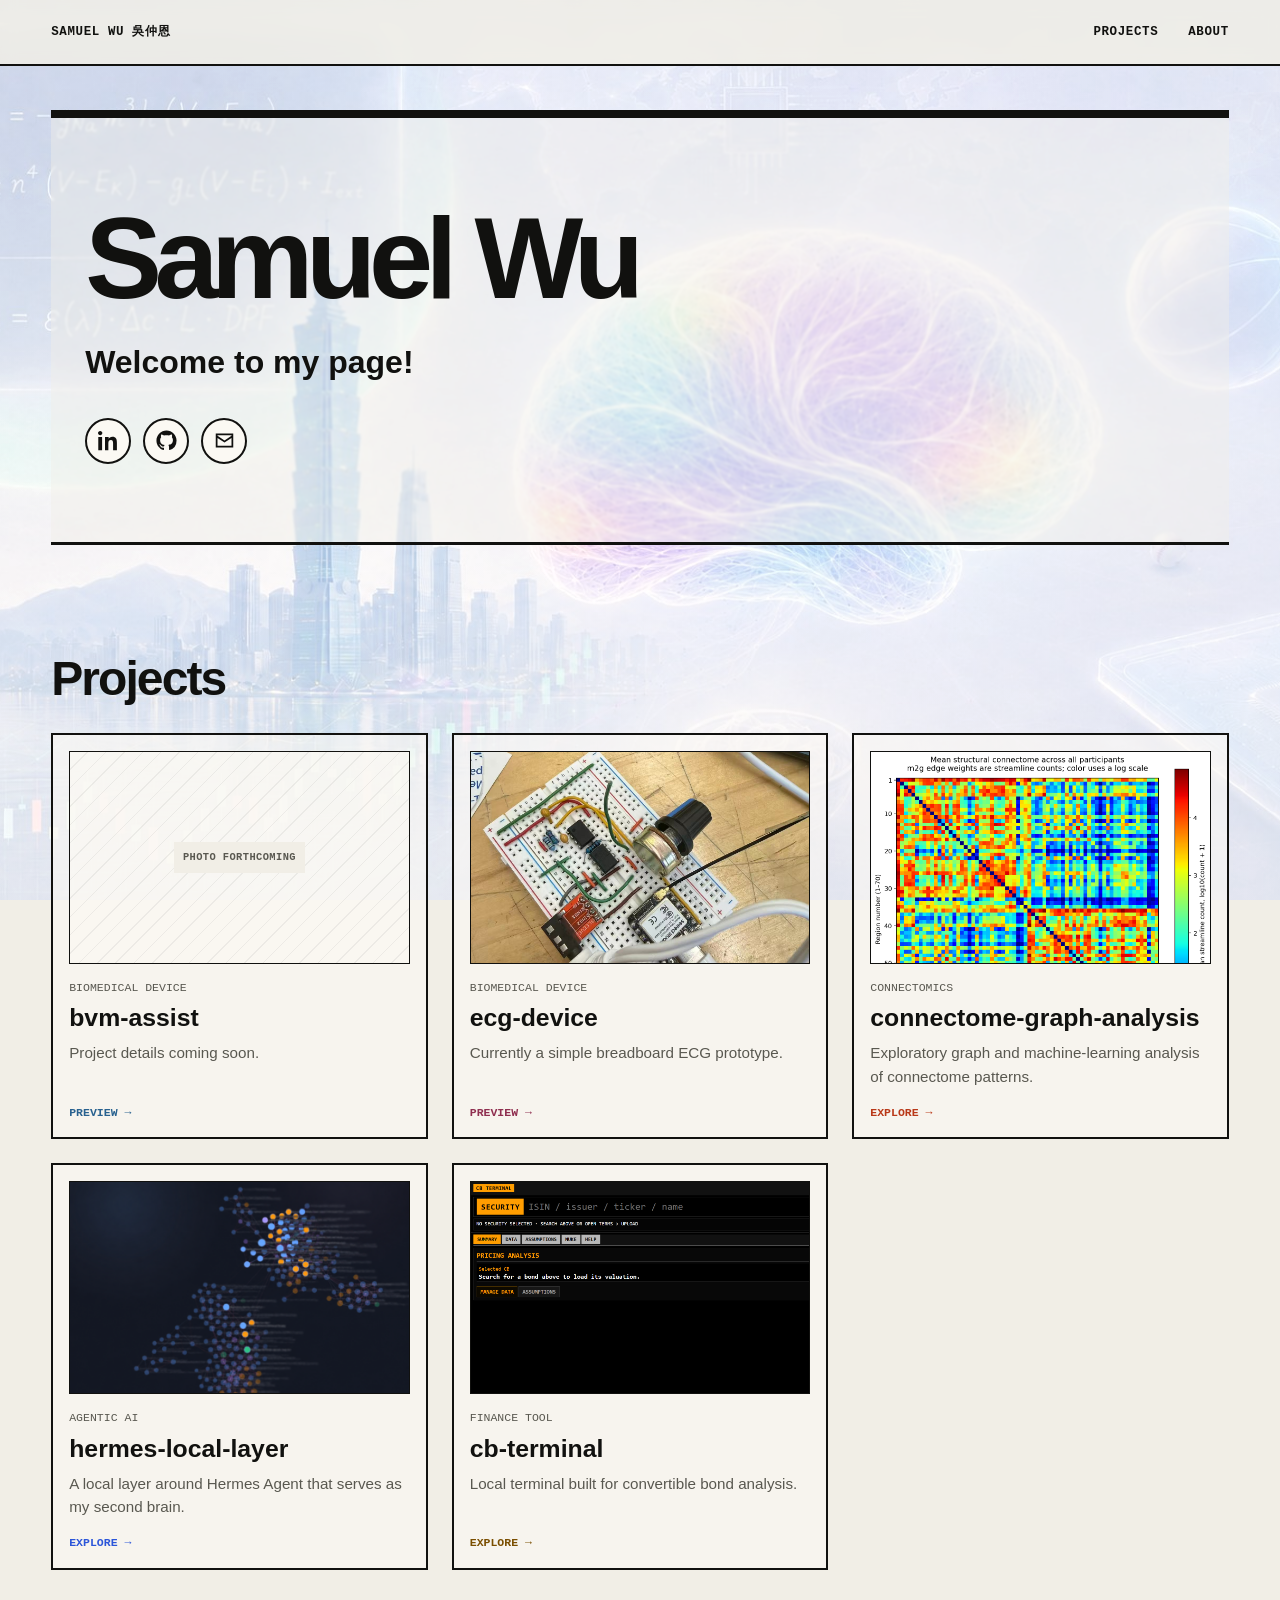
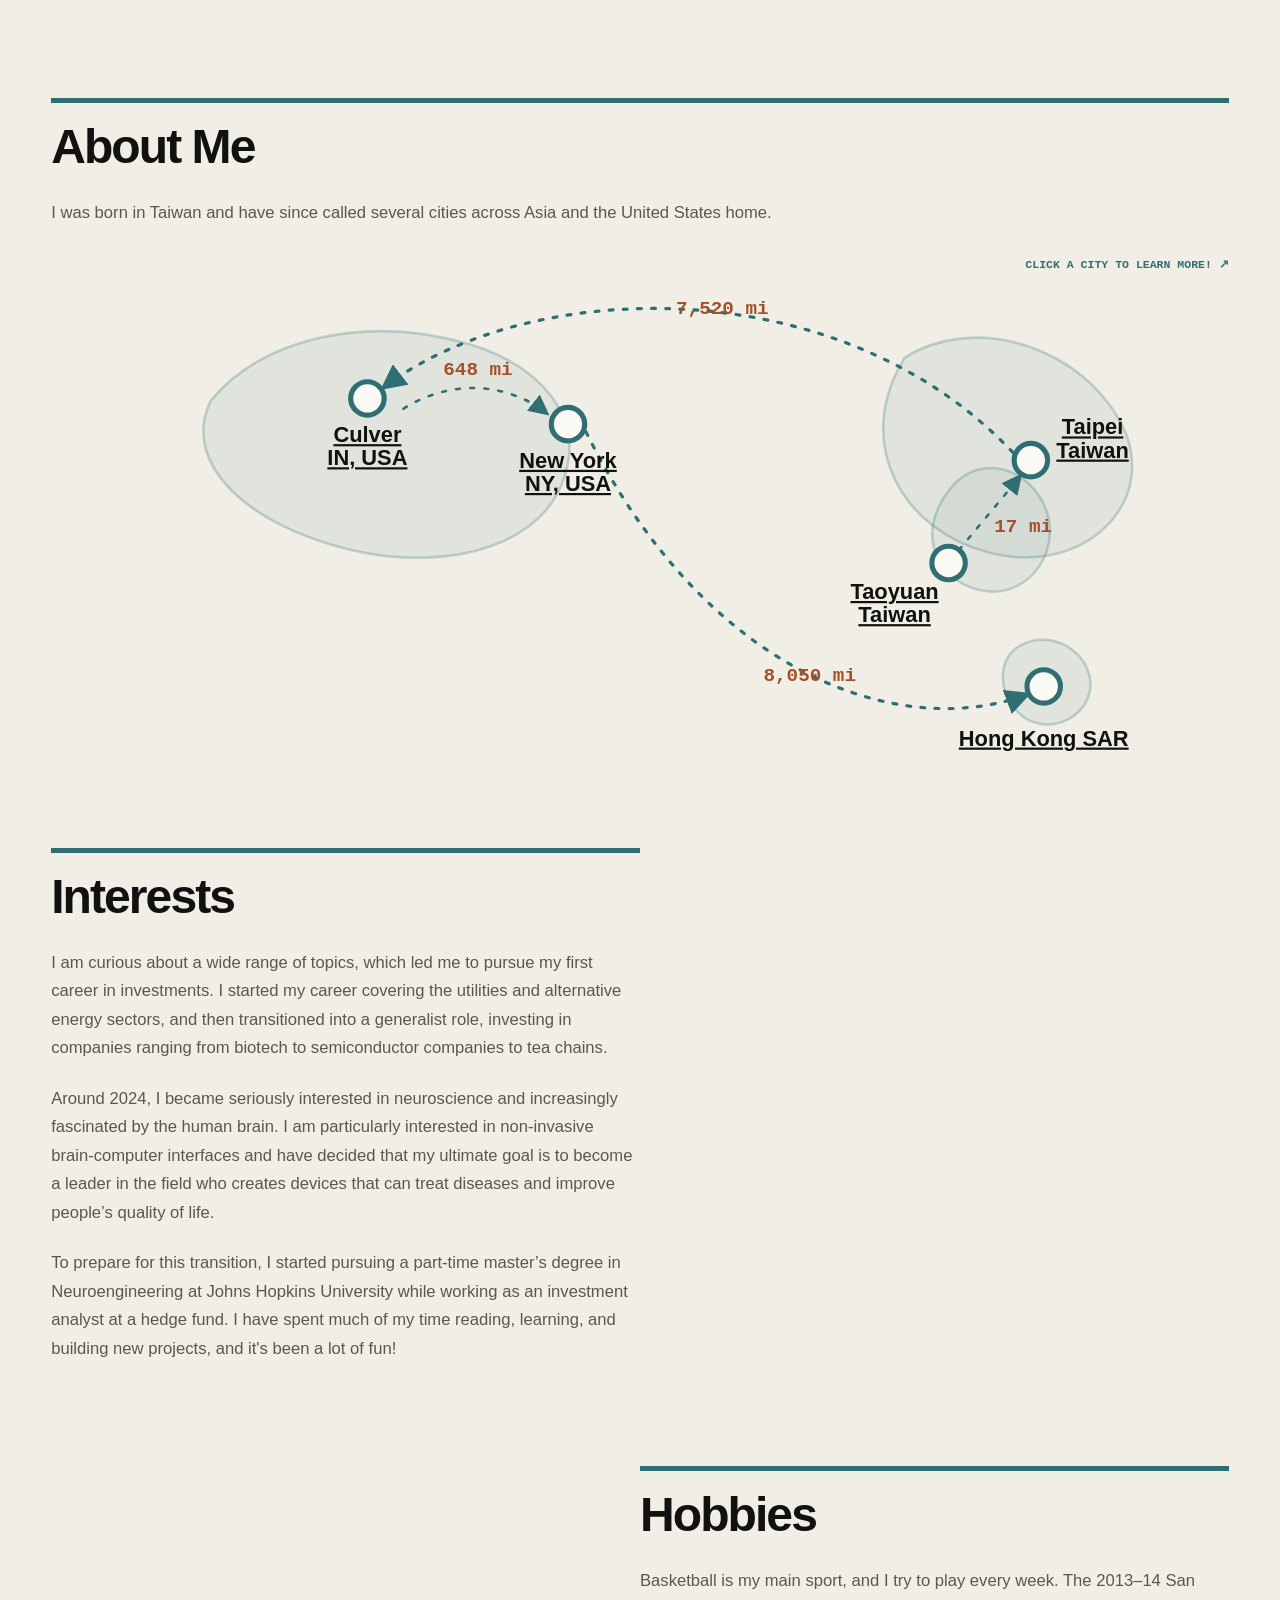
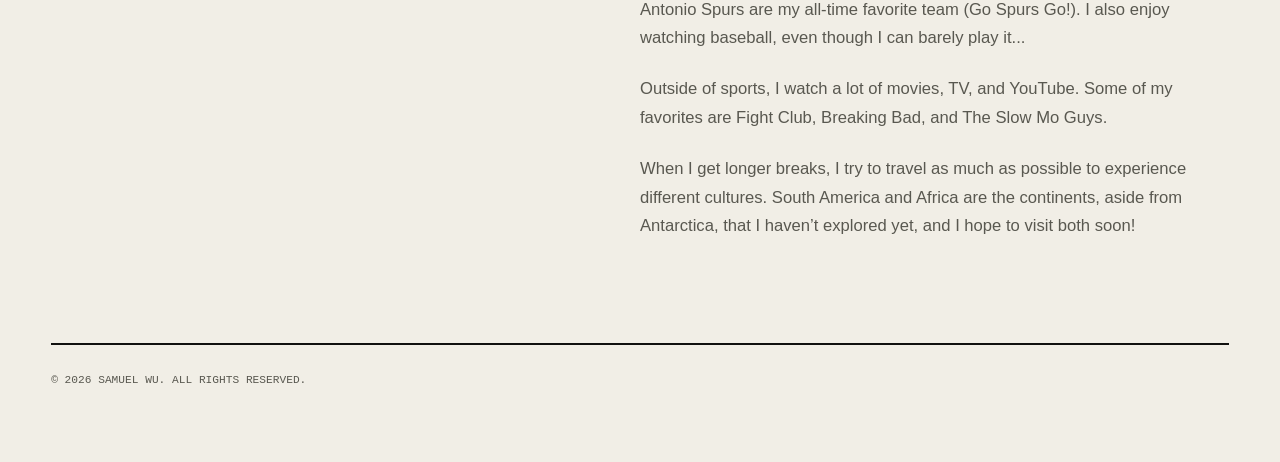
==== commit 6c0ad0c3: "Added ecg-device project page preview" ====
--- a/index.html
+++ b/index.html
@@ -44,7 +44,7 @@
                             <span>Photo forthcoming</span>
                         </span>
                         <span class="project-copy">
-                            <span class="project-type">Medical device</span>
+                            <span class="project-type">Biomedical device</span>
                             <strong>bvm-assist</strong>
                             <span class="project-description">Project details coming soon.</span>
                         </span>
@@ -55,9 +55,9 @@
                             <img src="/projects/ecg-device/images/thumbnail.jpg" alt="Breadboard prototype of the ECG device connected to a Seeed Studio microcontroller" width="1280" height="1011" loading="lazy" decoding="async">
                         </span>
                         <span class="project-copy">
-                            <span class="project-type">Medical device</span>
+                            <span class="project-type">Biomedical device</span>
                             <strong>ecg-device</strong>
-                            <span class="project-description">Project details coming soon.</span>
+                            <span class="project-description">Currently a simple breadboard ECG prototype.</span>
                         </span>
                         <span class="project-cta">Preview <span aria-hidden="true">&rarr;</span></span>
                     </a>
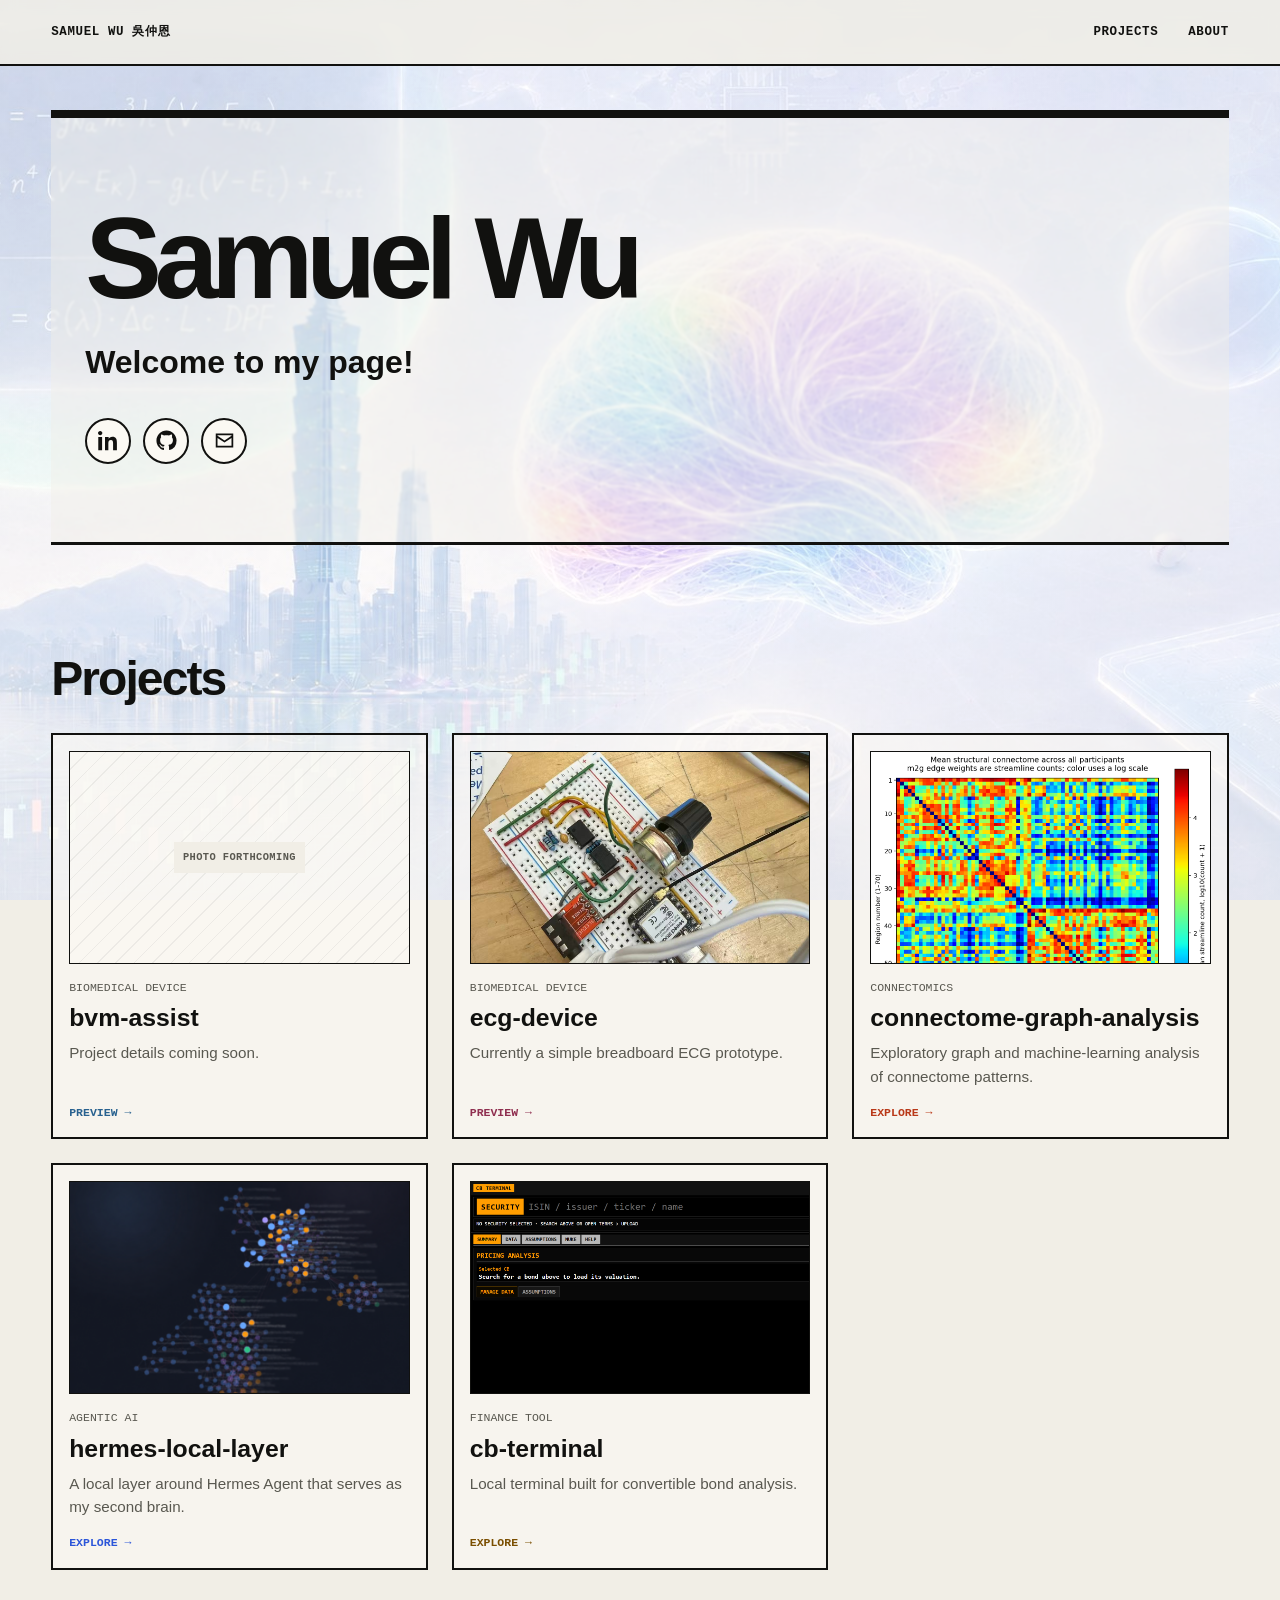
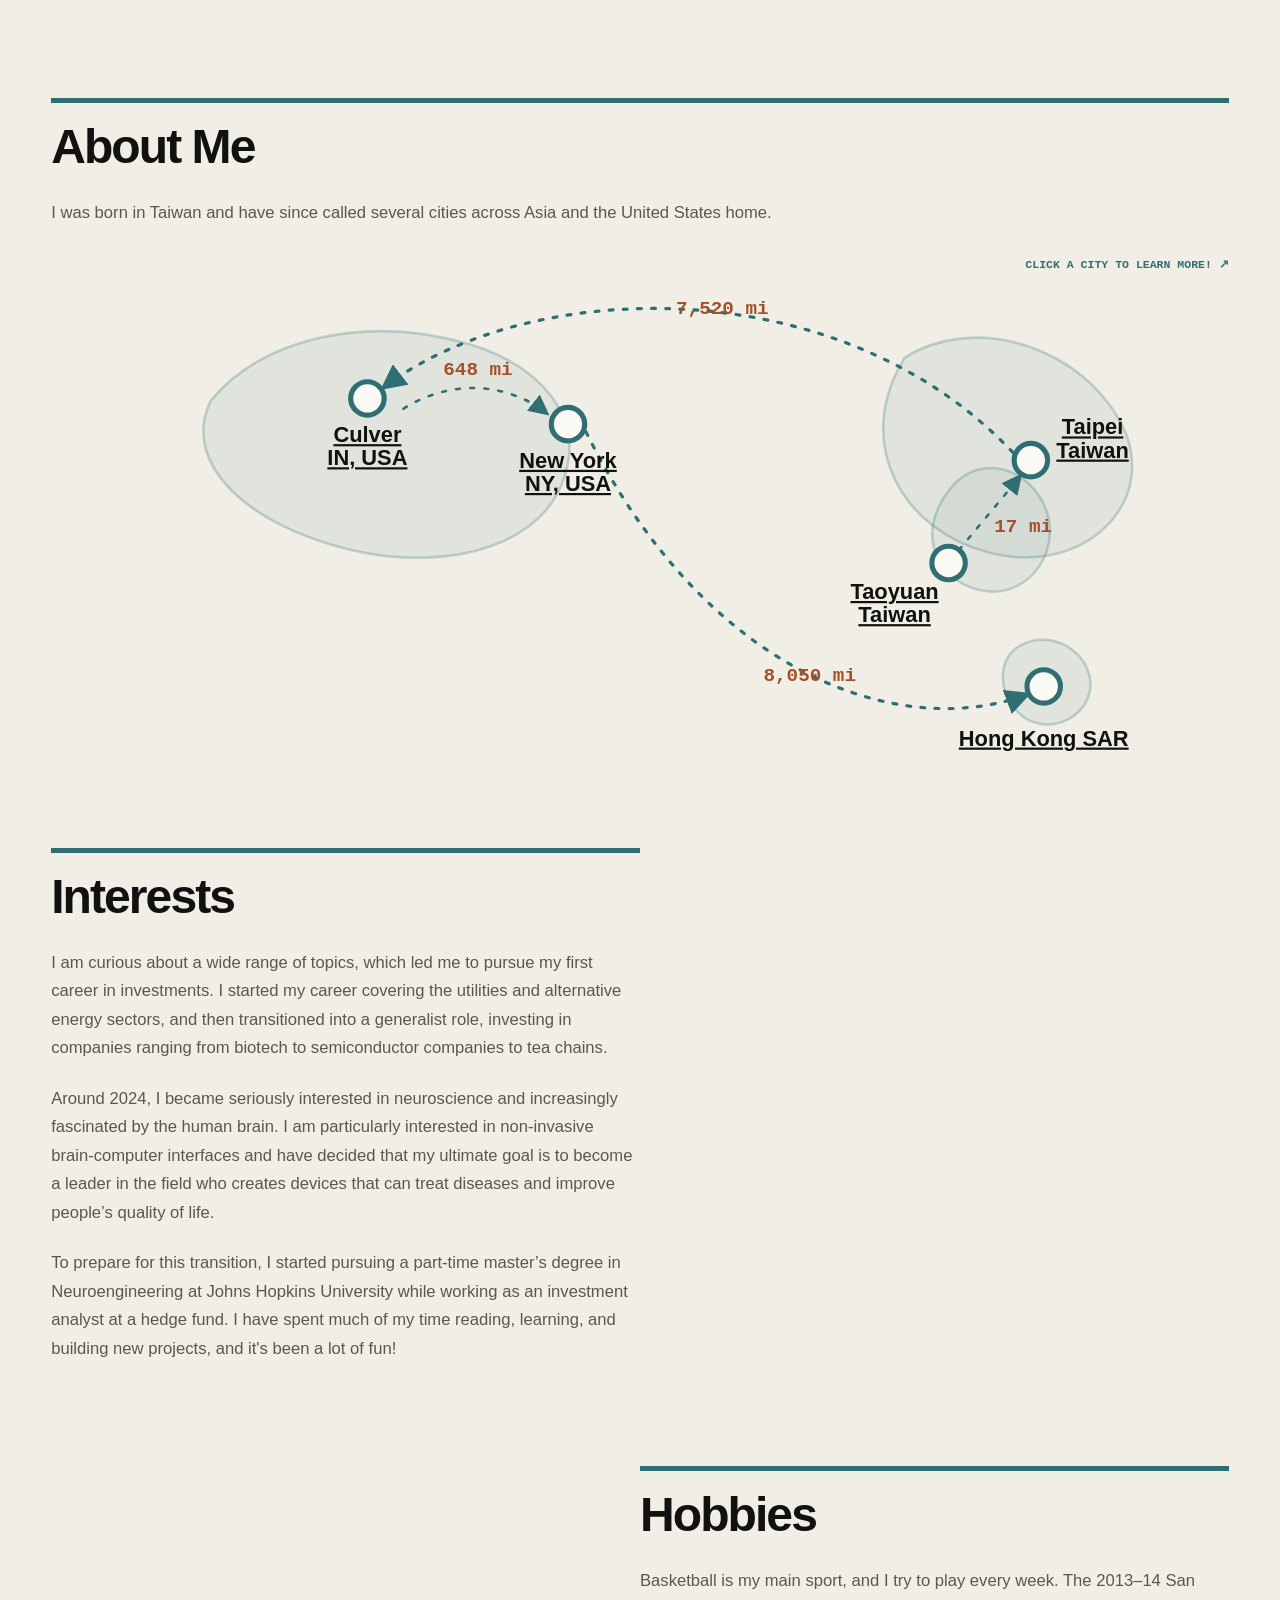
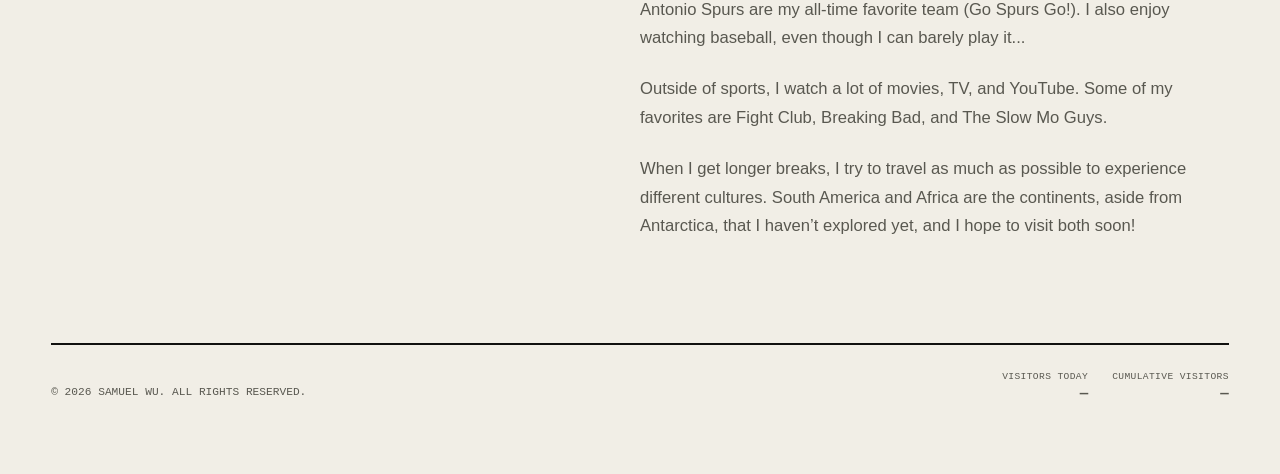
==== commit 45662f37: "add visitor count" ====
--- a/index.html
+++ b/index.html
@@ -5,8 +5,9 @@
     <meta name="viewport" content="width=device-width, initial-scale=1.0">
     <meta name="description" content="Samuel Wu's projects, interests, and path from investing toward neurotechnology.">
     <title>Samuel Wu</title>
-    <link rel="stylesheet" href="/project-pages.css?v=d7af5270decf">
+    <link rel="stylesheet" href="/project-pages.css?v=0c2f8d54">
     <script src="/site-header.js" defer></script>
+    <script src="/visitor-counter.js" defer></script>
 </head>
 <body class="home-page">
     <a class="skip-link" href="#main-content">Skip to content</a>
@@ -179,7 +180,13 @@
             </section>
         </div>
 
-        <footer class="site-footer">&copy; 2026 Samuel Wu. All rights reserved.</footer>
+        <footer class="site-footer">
+            <span class="footer-copyright">&copy; 2026 Samuel Wu. All rights reserved.</span>
+            <dl class="visitor-stats" data-visitor-stats aria-label="Visitor counts" aria-live="polite">
+                <div class="visitor-stat"><dt>Visitors today</dt><dd data-visitors-today>&mdash;</dd></div>
+                <div class="visitor-stat"><dt>Cumulative visitors</dt><dd data-visitors-total>&mdash;</dd></div>
+            </dl>
+        </footer>
     </main>
 </body>
 </html>
--- a/project-pages.css
+++ b/project-pages.css
@@ -590,6 +590,10 @@
 }
 
 .site-footer {
+    display: flex;
+    align-items: flex-end;
+    justify-content: space-between;
+    gap: 28px;
     padding: 26px 0 0;
     border-top: 2px solid var(--rule-strong);
     color: var(--muted);
@@ -598,6 +602,43 @@
     text-transform: uppercase;
 }
 
+.footer-copyright {
+    line-height: 1.55;
+}
+
+.visitor-stats {
+    display: flex;
+    gap: 24px;
+    margin: 0;
+    text-align: right;
+}
+
+.visitor-stat {
+    display: grid;
+    gap: 2px;
+}
+
+.visitor-stat dt {
+    color: var(--muted);
+    font-size: 0.6rem;
+    letter-spacing: 0.04em;
+    line-height: 1.2;
+}
+
+.visitor-stat dd {
+    margin: 0;
+    color: var(--ink);
+    font-size: 0.88rem;
+    font-variant-numeric: tabular-nums;
+    font-weight: 700;
+    line-height: 1.2;
+}
+
+.visitor-stats[data-state="preview"] dd,
+.visitor-stats[data-state="unavailable"] dd {
+    color: var(--muted);
+}
+
 @media (max-width: 900px) {
     .home-flow {
         grid-template-columns: minmax(0, 1fr);
@@ -637,6 +678,16 @@
 }
 
 @media (max-width: 620px) {
+    .site-footer {
+        align-items: flex-start;
+        flex-direction: column;
+        gap: 18px;
+    }
+
+    .visitor-stats {
+        text-align: left;
+    }
+
     .projects-list {
         grid-template-columns: minmax(0, 1fr);
     }
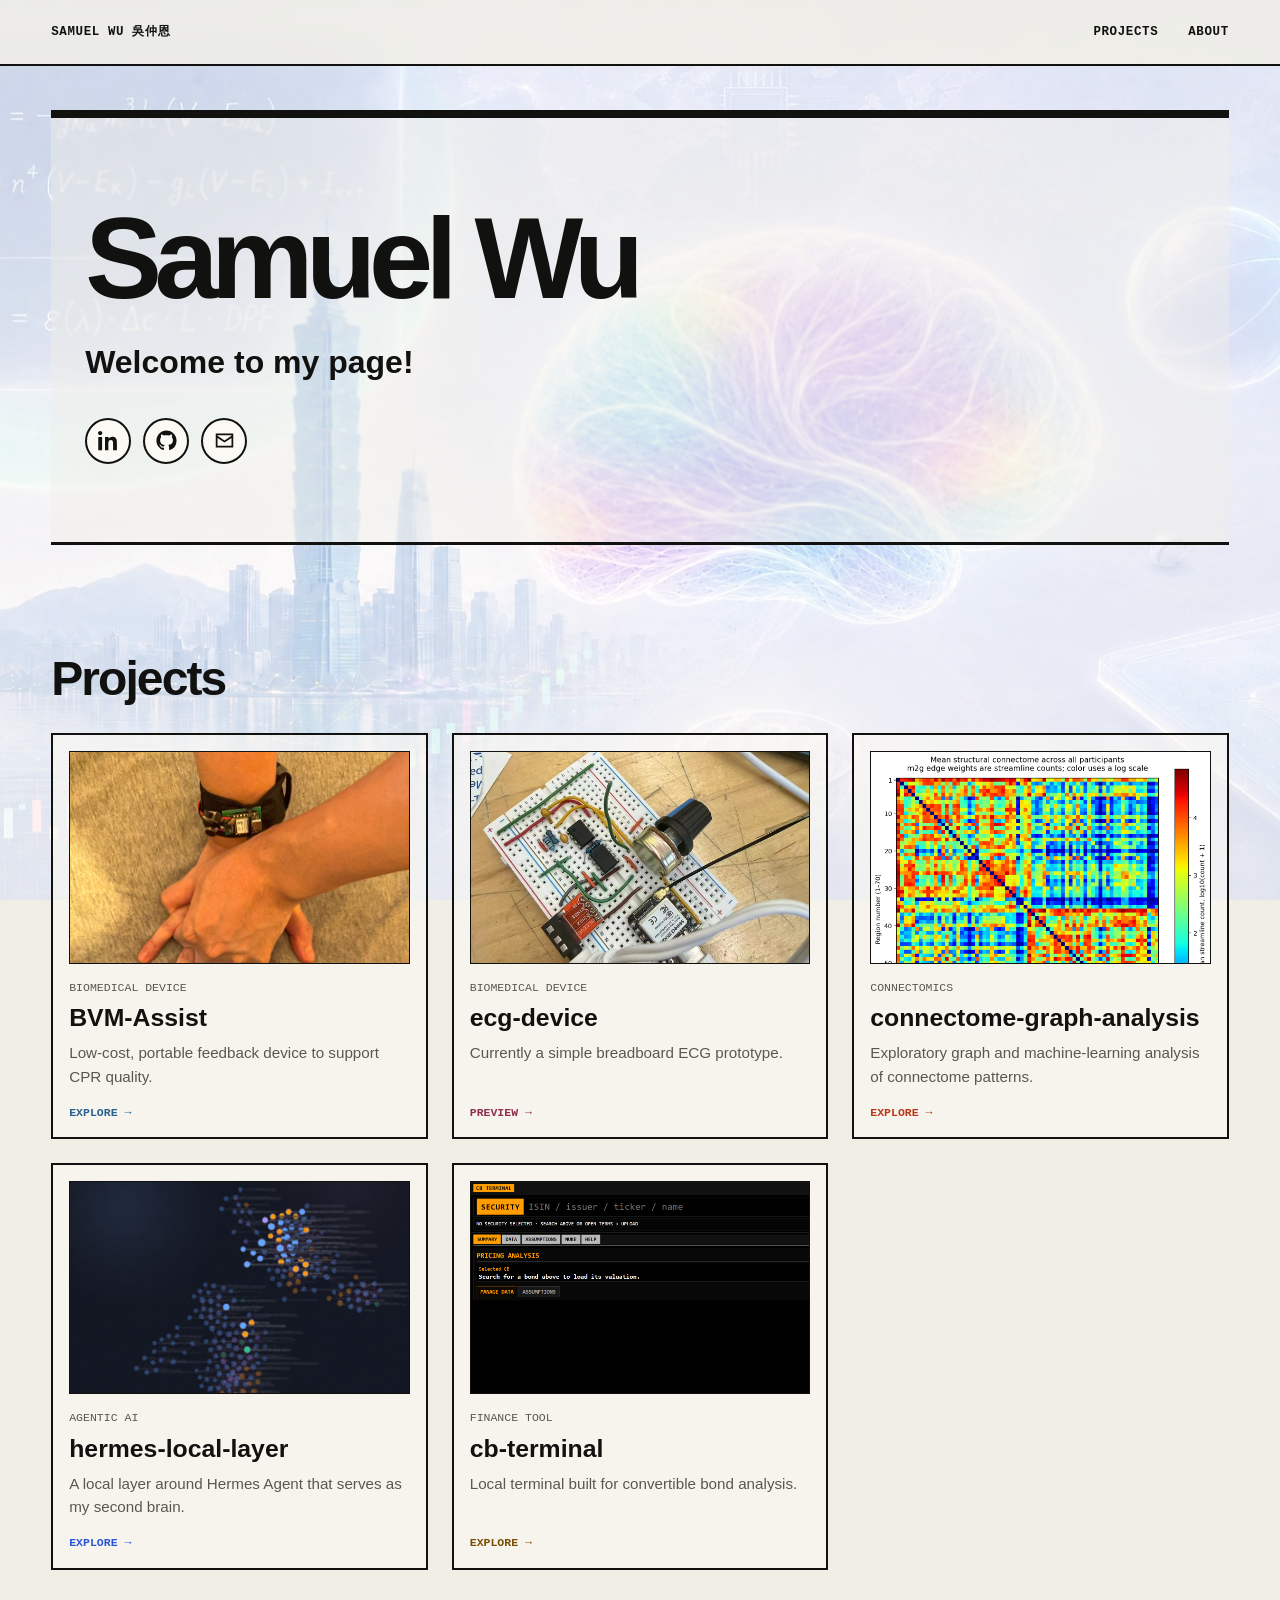
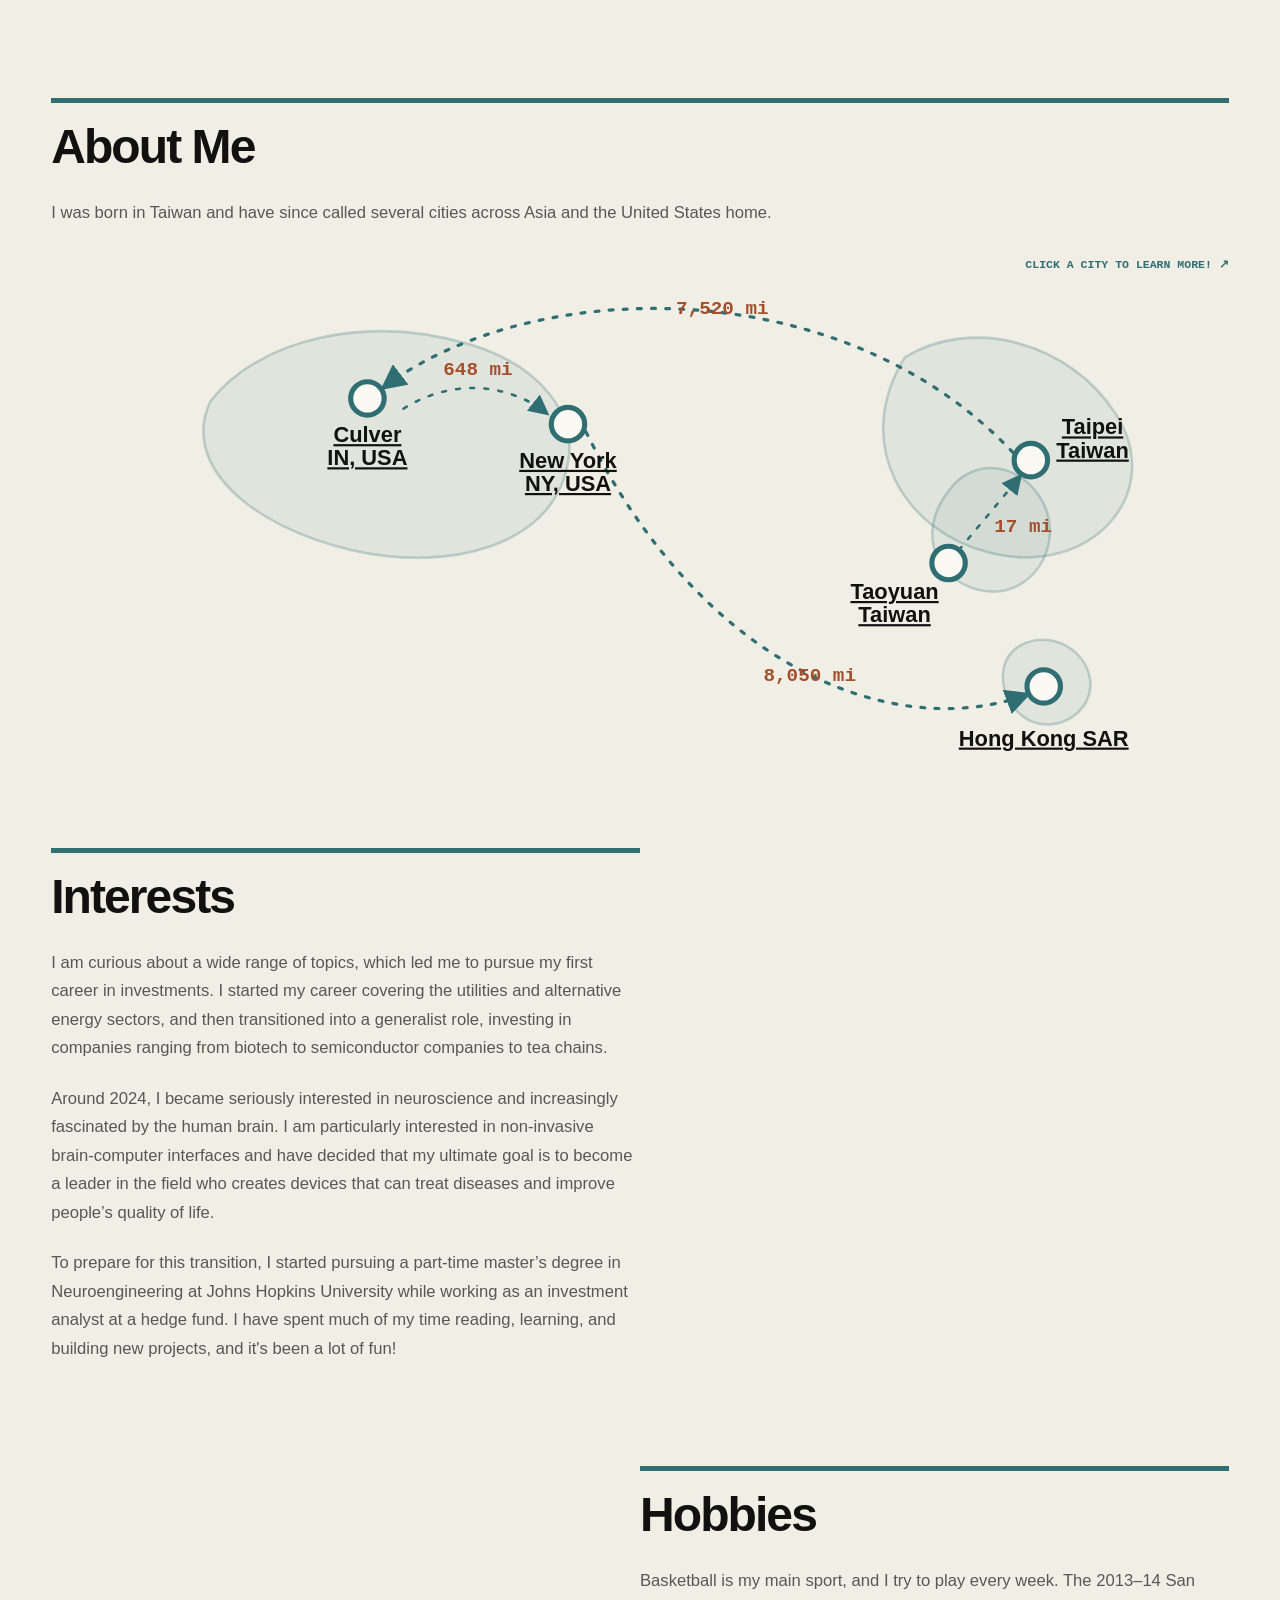
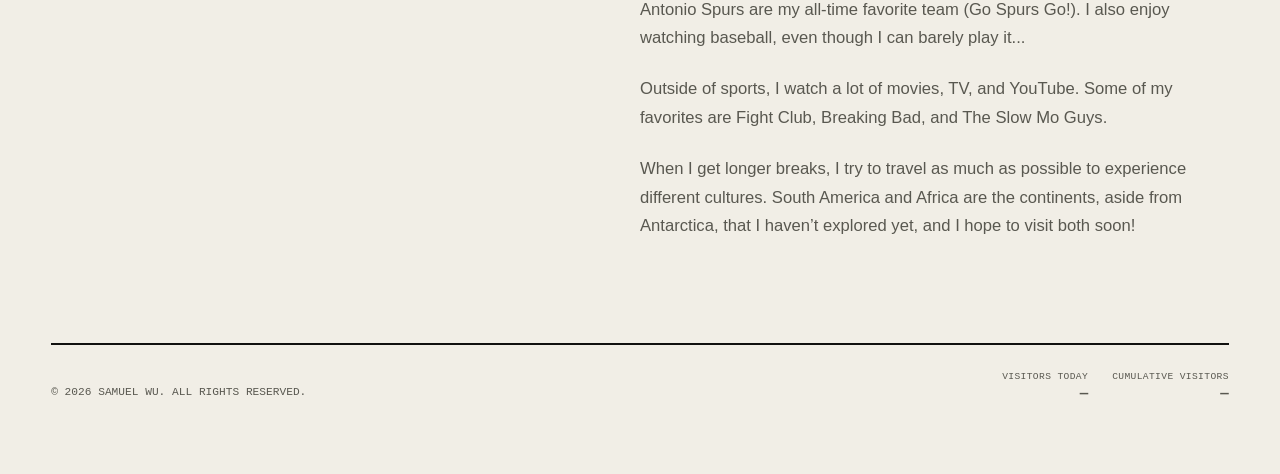
==== commit f8d0e7b9: "add bvm-assist project page" ====
--- a/index.html
+++ b/index.html
@@ -41,15 +41,15 @@
                 <h2 id="projects-heading">Projects</h2>
                 <div class="projects-list">
                     <a class="project-link project-bvm" href="/projects/bvm-assist/">
-                        <span class="project-media project-media-placeholder" aria-hidden="true">
-                            <span>Photo forthcoming</span>
+                        <span class="project-media">
+                            <img src="/projects/bvm-assist/images/thumbnail.jpg" alt="Hands in CPR compression position with the BVM-Assist feedback module worn on the wrist" width="2838" height="2559" loading="lazy" decoding="async">
                         </span>
                         <span class="project-copy">
                             <span class="project-type">Biomedical device</span>
-                            <strong>bvm-assist</strong>
-                            <span class="project-description">Project details coming soon.</span>
+                            <strong>BVM-Assist</strong>
+                            <span class="project-description">Low-cost, portable feedback device to support CPR quality.</span>
                         </span>
-                        <span class="project-cta">Preview <span aria-hidden="true">&rarr;</span></span>
+                        <span class="project-cta">Explore <span aria-hidden="true">&rarr;</span></span>
                     </a>
                     <a class="project-link project-ecg" href="/projects/ecg-device/">
                         <span class="project-media">
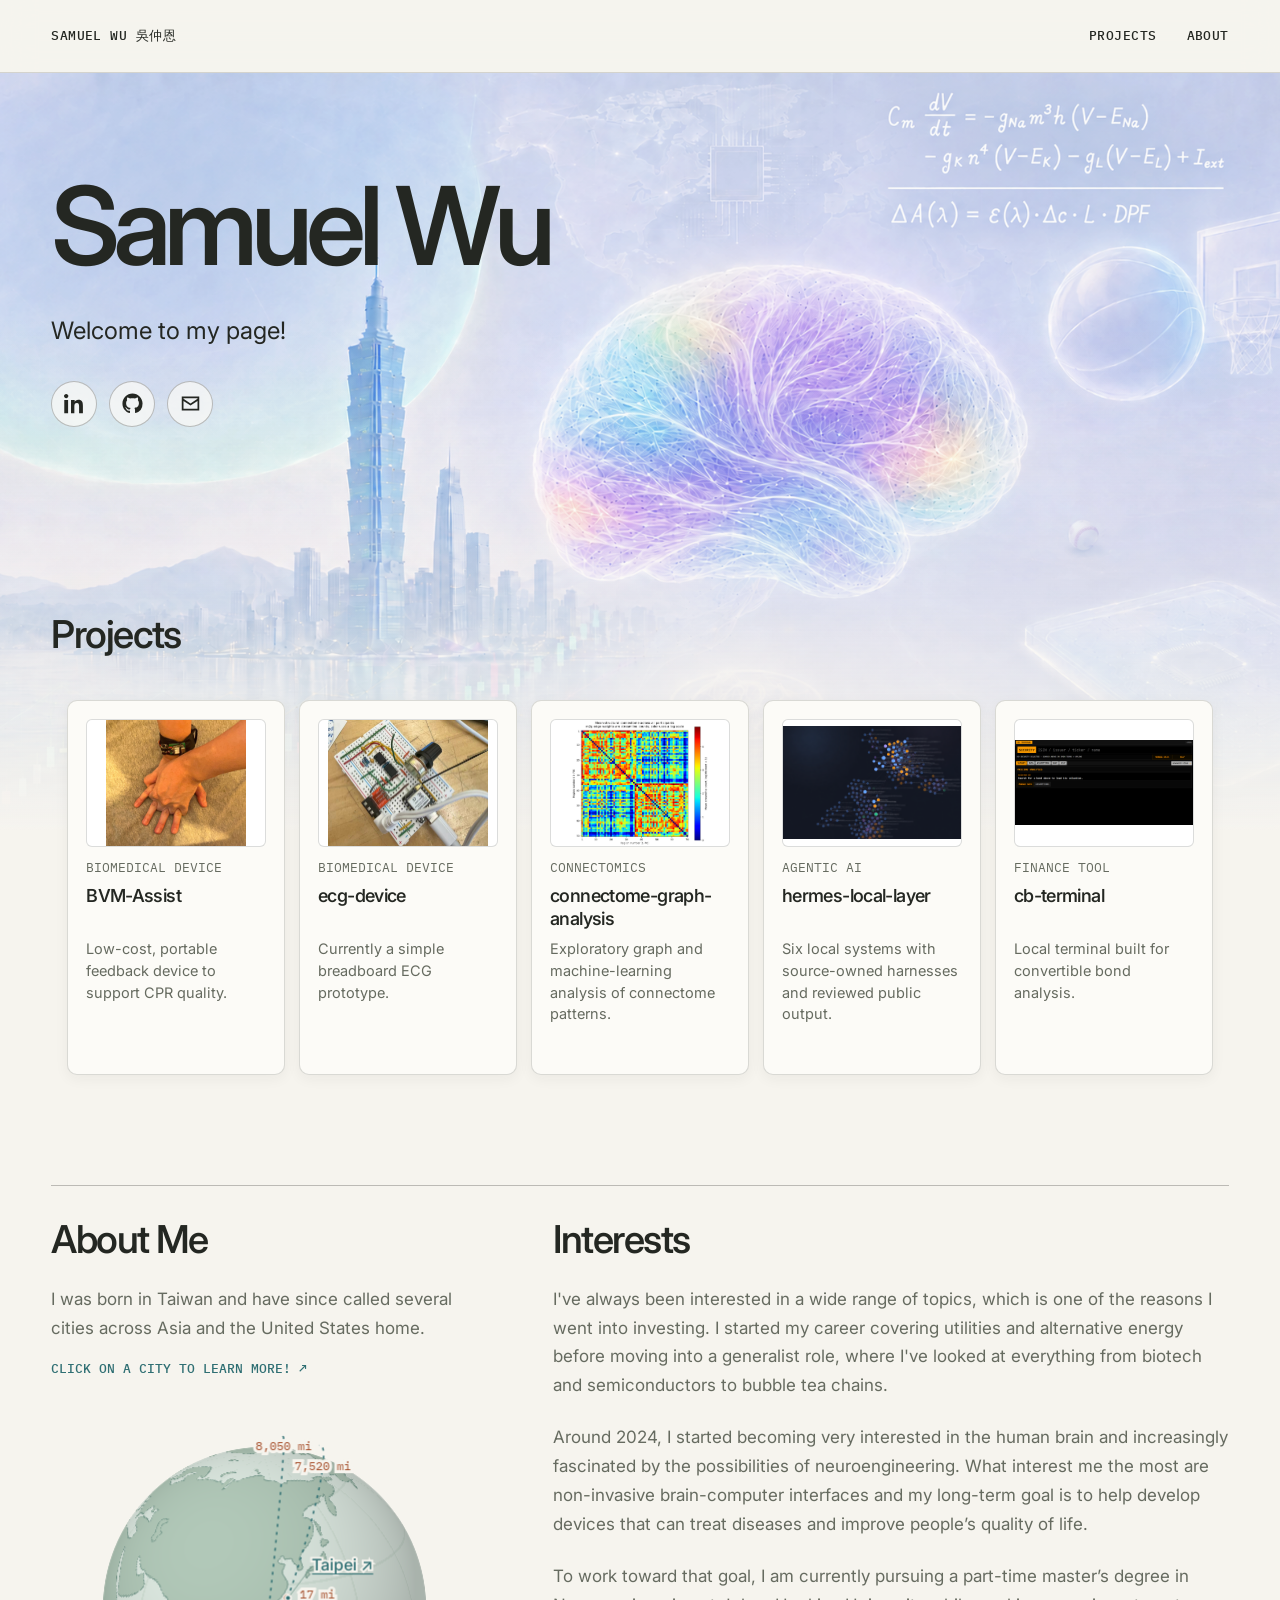
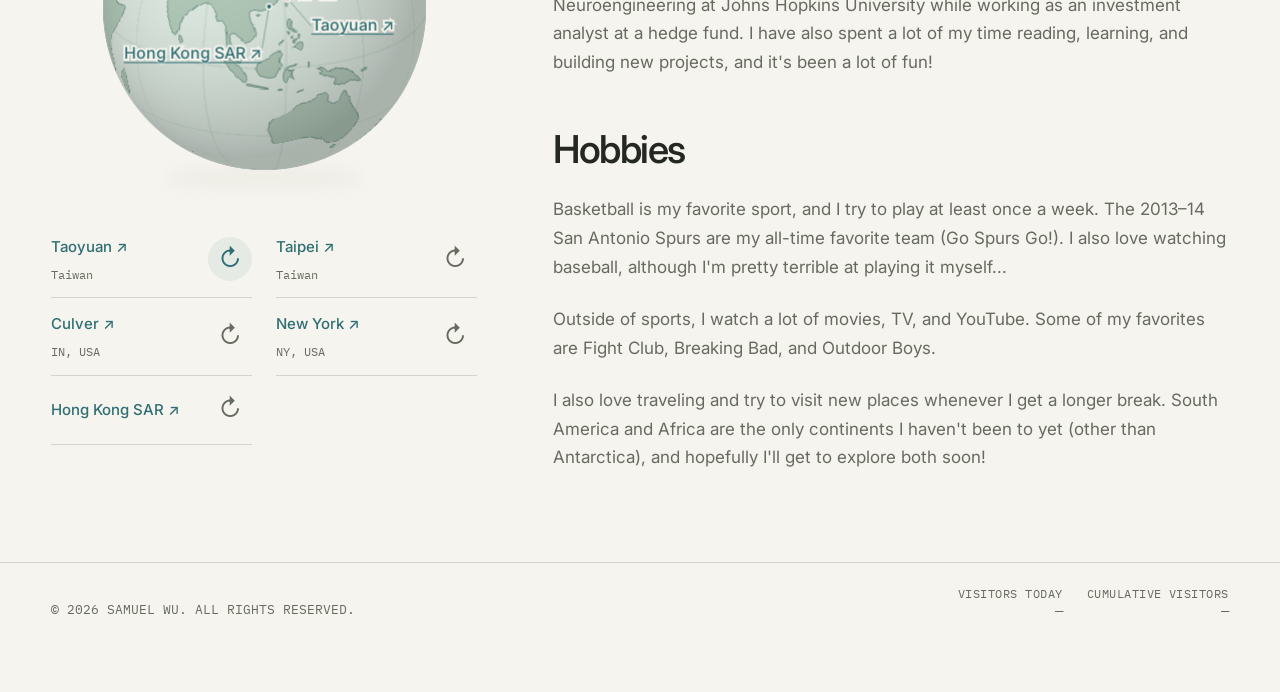
==== commit c8b07207: "updates" ====
--- a/index.html
+++ b/index.html
@@ -5,9 +5,12 @@
     <meta name="viewport" content="width=device-width, initial-scale=1.0">
     <meta name="description" content="Samuel Wu's projects, interests, and path from investing toward neurotechnology.">
     <title>Samuel Wu</title>
-    <link rel="stylesheet" href="/project-pages.css?v=0c2f8d54">
+    <link rel="stylesheet" href="/project-pages.css?v=globe-routes-20261012">
     <script src="/site-header.js" defer></script>
+    <script src="/content-protection.js" defer></script>
     <script src="/visitor-counter.js" defer></script>
+    <script src="/assets/globe-land.js?v=20261013" defer></script>
+    <script src="/home-globe.js?v=short-hop-20261013" defer></script>
 </head>
 <body class="home-page">
     <a class="skip-link" href="#main-content">Skip to content</a>
@@ -40,7 +43,7 @@
             <section class="home-block projects-block" aria-labelledby="projects-heading">
                 <h2 id="projects-heading">Projects</h2>
                 <div class="projects-list">
-                    <a class="project-link project-bvm" href="/projects/bvm-assist/">
+                    <a class="project-link project-bvm" href="/projects/bvm-assist/"><span class="project-card">
                         <span class="project-media">
                             <img src="/projects/bvm-assist/images/thumbnail.jpg" alt="Hands in CPR compression position with the BVM-Assist feedback module worn on the wrist" width="2838" height="2559" loading="lazy" decoding="async">
                         </span>
@@ -50,8 +53,8 @@
                             <span class="project-description">Low-cost, portable feedback device to support CPR quality.</span>
                         </span>
                         <span class="project-cta">Explore <span aria-hidden="true">&rarr;</span></span>
-                    </a>
-                    <a class="project-link project-ecg" href="/projects/ecg-device/">
+                    </span></a>
+                    <a class="project-link project-ecg" href="/projects/ecg-device/"><span class="project-card">
                         <span class="project-media">
                             <img src="/projects/ecg-device/images/thumbnail.jpg" alt="Breadboard prototype of the ECG device connected to a Seeed Studio microcontroller" width="1280" height="1011" loading="lazy" decoding="async">
                         </span>
@@ -61,8 +64,8 @@
                             <span class="project-description">Currently a simple breadboard ECG prototype.</span>
                         </span>
                         <span class="project-cta">Preview <span aria-hidden="true">&rarr;</span></span>
-                    </a>
-                    <a class="project-link project-connectome" href="/projects/connectome-graph-analysis/">
+                    </span></a>
+                    <a class="project-link project-connectome" href="/projects/connectome-graph-analysis/"><span class="project-card">
                         <span class="project-media">
                             <img src="/projects/connectome-graph-analysis/images/thumbnail.png" alt="Heatmap of the mean structural connectome across 70 Desikan brain regions" width="1348" height="1239" loading="lazy" decoding="async">
                         </span>
@@ -72,19 +75,19 @@
                             <span class="project-description">Exploratory graph and machine-learning analysis of connectome patterns.</span>
                         </span>
                         <span class="project-cta">Explore <span aria-hidden="true">&rarr;</span></span>
-                    </a>
-                    <a class="project-link project-hermes" href="/projects/hermes-local-layer/">
+                    </span></a>
+                    <a class="project-link project-hermes" href="/projects/hermes-local-layer/"><span class="project-card">
                         <span class="project-media">
                             <img src="/projects/hermes-local-layer/images/thumbnail-graph.png" alt="Semantic knowledge graph with blue, orange, purple, and green nodes on a dark background" width="1573" height="1000" loading="lazy" decoding="async">
                         </span>
                         <span class="project-copy">
                             <span class="project-type">Agentic AI</span>
                             <strong>hermes-local-layer</strong>
-                            <span class="project-description">A local layer around Hermes Agent that serves as my second brain.</span>
+                            <span class="project-description">Six local systems with source-owned harnesses and reviewed public output.</span>
                         </span>
                         <span class="project-cta">Explore <span aria-hidden="true">&rarr;</span></span>
-                    </a>
-                    <a class="project-link project-cb" href="/projects/cb-terminal/">
+                    </span></a>
+                    <a class="project-link project-cb" href="/projects/cb-terminal/"><span class="project-card">
                         <span class="project-media">
                             <img src="/projects/cb-terminal/images/thumbnail.png?v=0e5e01f458c4" alt="CB Terminal valuation workbench showing its assumptions interface" width="676" height="294" loading="lazy" decoding="async">
                         </span>
@@ -94,90 +97,48 @@
                             <span class="project-description">Local terminal built for convertible bond analysis.</span>
                         </span>
                         <span class="project-cta">Explore <span aria-hidden="true">&rarr;</span></span>
-                    </a>
+                    </span></a>
                 </div>
             </section>
 
+            <div class="personal-layout">
             <section id="about" class="home-block places-block" aria-labelledby="about-heading">
                 <h2 id="about-heading">About Me</h2>
                 <div class="places-heading">
                     <p class="places-intro">I was born in Taiwan and have since called several cities across Asia and the United States home.</p>
-                    <p class="map-hint">Click a city to learn more! <span aria-hidden="true">&nearr;</span></p>
+                    <p class="map-hint">Click on a city to learn more! <span aria-hidden="true">&nearr;</span></p>
                 </div>
-                <div class="map-scroll">
-                    <svg class="city-map" viewBox="0 0 840 420" role="img" aria-labelledby="city-map-title city-map-desc">
-                        <title id="city-map-title">Cities Samuel grew up in</title>
-                        <desc id="city-map-desc">A rough geographic path from Taoyuan to Taipei, Culver, New York, and Hong Kong, with approximate distances in miles. Each city is a link.</desc>
-                        <defs>
-                            <marker id="arrowhead" markerWidth="8" markerHeight="8" refX="7" refY="4" orient="auto" markerUnits="strokeWidth">
-                                <path d="M0,0 L8,4 L0,8 Z"></path>
-                            </marker>
-                        </defs>
-
-                        <path class="land" d="M86 126 C124 78, 206 58, 288 82 C340 98, 376 136, 362 182 C348 236, 276 260, 196 242 C118 224, 62 176, 86 126 Z"></path>
-                        <path class="land" d="M626 92 C678 60, 754 80, 790 136 C830 198, 770 264, 692 244 C626 228, 584 160, 626 92 Z"></path>
-                        <path class="land" d="M660 196 C680 168, 718 174, 734 206 C750 240, 724 278, 690 274 C654 270, 632 232, 660 196 Z"></path>
-                        <path class="land" d="M716 316 C738 304, 766 318, 770 342 C774 366, 746 386, 722 374 C700 362, 694 328, 716 316 Z"></path>
-
-                        <path class="route" d="M668 242 C686 220, 700 204, 716 184" marker-end="url(#arrowhead)"></path>
-                        <path class="route long-hop" d="M710 166 C574 22, 332 30, 220 116" marker-end="url(#arrowhead)"></path>
-                        <path class="route" d="M236 132 C274 108, 318 112, 348 136" marker-end="url(#arrowhead)"></path>
-                        <path class="route long-hop" d="M378 150 C470 336, 620 392, 722 354" marker-end="url(#arrowhead)"></path>
-
-                        <text class="distance" x="718" y="228">17 mi</text>
-                        <text class="distance" x="484" y="58">7,520 mi</text>
-                        <text class="distance" x="294" y="106">648 mi</text>
-                        <text class="distance" x="552" y="344">8,050 mi</text>
-
-                        <a class="city-link" href="https://travel.tycg.gov.tw/en" aria-label="Taoyuan, Taiwan, opens external page" target="_blank" rel="noopener noreferrer">
-                            <circle cx="660" cy="252" r="13"></circle>
-                            <text x="618" y="280">Taoyuan</text>
-                            <text x="618" y="298">Taiwan</text>
-                        </a>
-
-                        <a class="city-link" href="https://www.youtube.com/watch?v=z_fY1pj1VBw" aria-label="Taipei, Taiwan, opens external page" target="_blank" rel="noopener noreferrer">
-                            <circle cx="724" cy="172" r="13"></circle>
-                            <text x="772" y="152">Taipei</text>
-                            <text x="772" y="170">Taiwan</text>
-                        </a>
-
-                        <a class="city-link" href="https://www.youtube.com/watch?v=gdHt6MVsCek" aria-label="Culver, Indiana, opens external page" target="_blank" rel="noopener noreferrer">
-                            <circle cx="208" cy="124" r="13"></circle>
-                            <text x="208" y="158">Culver</text>
-                            <text x="208" y="176">IN, USA</text>
-                        </a>
-
-                        <a class="city-link" href="https://www.youtube.com/watch?v=vk6014HuxcE" aria-label="New York, New York, opens external page" target="_blank" rel="noopener noreferrer">
-                            <circle cx="364" cy="144" r="13"></circle>
-                            <text x="364" y="178">New York</text>
-                            <text x="364" y="196">NY, USA</text>
-                        </a>
-
-                        <a class="city-link" href="https://www.imdb.com/title/tt0338564/" aria-label="Hong Kong SAR, opens external page" target="_blank" rel="noopener noreferrer">
-                            <circle cx="734" cy="348" r="13"></circle>
-                            <text x="734" y="394">Hong Kong SAR</text>
-                        </a>
-                    </svg>
+                <div class="globe-stage">
+                    <canvas class="city-globe" role="img" aria-label="Cities Samuel grew up in. Drag to spin and tilt the globe. Use the city buttons below to bring a city into view; city links open external pages.">A rough geographic path from Taoyuan to Taipei, Culver, New York, and Hong Kong, with approximate distances in miles. Each city is a link.</canvas>
                 </div>
+                <ul class="globe-cities" aria-label="Cities Samuel grew up in">
+                    <li><div class="globe-city-copy"><a href="https://travel.tycg.gov.tw/en" aria-label="Taoyuan, Taiwan, opens external page" target="_blank" rel="noopener noreferrer">Taoyuan <span aria-hidden="true">&nearr;</span></a><span class="globe-city-region">Taiwan</span></div><button type="button" data-globe-city="0" aria-pressed="true" aria-label="Rotate globe to Taoyuan" title="Rotate globe to Taoyuan"><span aria-hidden="true">&#8635;</span></button></li>
+                    <li><div class="globe-city-copy"><a href="https://www.youtube.com/watch?v=z_fY1pj1VBw" aria-label="Taipei, Taiwan, opens external page" target="_blank" rel="noopener noreferrer">Taipei <span aria-hidden="true">&nearr;</span></a><span class="globe-city-region">Taiwan</span></div><button type="button" data-globe-city="1" aria-pressed="false" aria-label="Rotate globe to Taipei" title="Rotate globe to Taipei"><span aria-hidden="true">&#8635;</span></button></li>
+                    <li><div class="globe-city-copy"><a href="https://www.youtube.com/watch?v=gdHt6MVsCek" aria-label="Culver, Indiana, opens external page" target="_blank" rel="noopener noreferrer">Culver <span aria-hidden="true">&nearr;</span></a><span class="globe-city-region">IN, USA</span></div><button type="button" data-globe-city="2" aria-pressed="false" aria-label="Rotate globe to Culver" title="Rotate globe to Culver"><span aria-hidden="true">&#8635;</span></button></li>
+                    <li><div class="globe-city-copy"><a href="https://www.youtube.com/watch?v=vk6014HuxcE" aria-label="New York, New York, opens external page" target="_blank" rel="noopener noreferrer">New York <span aria-hidden="true">&nearr;</span></a><span class="globe-city-region">NY, USA</span></div><button type="button" data-globe-city="3" aria-pressed="false" aria-label="Rotate globe to New York" title="Rotate globe to New York"><span aria-hidden="true">&#8635;</span></button></li>
+                    <li><div class="globe-city-copy"><a href="https://www.imdb.com/title/tt0338564/" aria-label="Hong Kong SAR, opens external page" target="_blank" rel="noopener noreferrer">Hong Kong SAR <span aria-hidden="true">&nearr;</span></a></div><button type="button" data-globe-city="4" aria-pressed="false" aria-label="Rotate globe to Hong Kong SAR" title="Rotate globe to Hong Kong SAR"><span aria-hidden="true">&#8635;</span></button></li>
+                </ul>
+                <div class="sr-only globe-distances" aria-label="Approximate route distances"><span>17 mi</span><span>7,520 mi</span><span>648 mi</span><span>8,050 mi</span></div>
             </section>
 
             <section class="home-block curiosity-block" aria-labelledby="curiosity-heading">
                 <h2 id="curiosity-heading">Interests</h2>
                 <div class="about-copy">
-                    <p>I am curious about a wide range of topics, which led me to pursue my first career in investments. I started my career covering the utilities and alternative energy sectors, and then transitioned into a generalist role, investing in companies ranging from biotech to semiconductor companies to tea chains.</p>
-                    <p>Around 2024, I became seriously interested in neuroscience and increasingly fascinated by the human brain. I am particularly interested in non-invasive brain-computer interfaces and have decided that my ultimate goal is to become a leader in the field who creates devices that can treat diseases and improve people&rsquo;s quality of life.</p>
-                    <p>To prepare for this transition, I started pursuing a part-time master&rsquo;s degree in Neuroengineering at Johns Hopkins University while working as an investment analyst at a hedge fund. I have spent much of my time reading, learning, and building new projects, and it's been a lot of fun!</p>
+                    <p>I've always been interested in a wide range of topics, which is one of the reasons I went into investing. I started my career covering utilities and alternative energy before moving into a generalist role, where I've looked at everything from biotech and semiconductors to bubble tea chains.</p>
+                    <p>Around 2024, I started becoming very interested in the human brain and increasingly fascinated by the possibilities of neuroengineering. What interest me the most are non-invasive brain-computer interfaces and my long-term goal is to help develop devices that can treat diseases and improve people&rsquo;s quality of life.</p>
+                    <p>To work toward that goal, I am currently pursuing a part-time master&rsquo;s degree in Neuroengineering at Johns Hopkins University while working as an investment analyst at a hedge fund. I have also spent a lot of my time reading, learning, and building new projects, and it's been a lot of fun!</p>
                 </div>
             </section>
 
             <section class="interests-grid" aria-labelledby="hobbies-heading">
                 <article>
                     <h2 id="hobbies-heading">Hobbies</h2>
-                    <p>Basketball is my main sport, and I try to play every week. The 2013&ndash;14 San Antonio Spurs are my all-time favorite team (Go Spurs Go!). I also enjoy watching baseball, even though I can barely play it...</p>
-                    <p>Outside of sports, I watch a lot of movies, TV, and YouTube. Some of my favorites are Fight Club, Breaking Bad, and The Slow Mo Guys.</p>
-                    <p>When I get longer breaks, I try to travel as much as possible to experience different cultures. South America and Africa are the continents, aside from Antarctica, that I haven&rsquo;t explored yet, and I hope to visit both soon!</p>
+                    <p>Basketball is my favorite sport, and I try to play at least once a week. The 2013&ndash;14 San Antonio Spurs are my all-time favorite team (Go Spurs Go!). I also love watching baseball, although I'm pretty terrible at playing it myself...</p>
+                    <p>Outside of sports, I watch a lot of movies, TV, and YouTube. Some of my favorites are Fight Club, Breaking Bad, and Outdoor Boys.</p>
+                    <p>I also love traveling and try to visit new places whenever I get a longer break. South America and Africa are the only continents I haven't been to yet (other than Antarctica), and hopefully I'll get to explore both soon!</p>
                 </article>
             </section>
+            </div>
         </div>
 
         <footer class="site-footer">
--- a/project-pages.css
+++ b/project-pages.css
@@ -1,18 +1,58 @@
+@font-face {
+    font-family: "Inter";
+    src: url("/assets/fonts/Inter-Variable.woff") format("woff");
+    font-style: normal;
+    font-weight: 100 900;
+    font-display: swap;
+}
+
+@font-face {
+    font-family: "IBM Plex Mono";
+    src: url("/assets/fonts/IBMPlexMono-Regular.woff") format("woff");
+    font-style: normal;
+    font-weight: 400;
+    font-display: swap;
+}
+
+@font-face {
+    font-family: "IBM Plex Mono";
+    src: url("/assets/fonts/IBMPlexMono-Medium.woff") format("woff");
+    font-style: normal;
+    font-weight: 500;
+    font-display: swap;
+}
+
 :root {
     color-scheme: light;
-    --paper: #f1eee6;
-    --surface: #fbf9f3;
-    --ink: #11110f;
-    --muted: #595850;
-    --rule: rgba(17, 17, 15, 0.24);
-    --rule-strong: #11110f;
+    --paper: #f6f4ee;
+    --surface: #fcfbf7;
+    --ink: #242722;
+    --muted: #666b60;
+    --rule: rgba(36, 39, 34, 0.16);
+    --rule-strong: rgba(36, 39, 34, 0.28);
     --accent: #2f6f73;
     --accent-warm: #a64f2b;
-    --page-max: 1120px;
-    --text-max: 780px;
-    --gutter: clamp(16px, 3vw, 28px);
-    --font-sans: Arial, Helvetica, sans-serif;
-    --font-mono: "Courier New", Courier, monospace;
+    --page-max: 1680px;
+    --text-max: 72ch;
+    --gutter: clamp(20px, 4vw, 72px);
+    --font-sans: "Inter", "Segoe UI", "Helvetica Neue", Arial, sans-serif;
+    --font-mono: "IBM Plex Mono", Consolas, "Liberation Mono", monospace;
+    --text-small: 0.8125rem;
+    --text-body: 1.0625rem;
+    --text-lead: clamp(1.2rem, 2vw, 1.5rem);
+    --text-display: clamp(3.5rem, 8.5vw, 8rem);
+    --text-heading: clamp(1.8rem, 3vw, 2.6rem);
+    --leading-body: 1.7;
+    --space-1: 4px;
+    --space-2: 8px;
+    --space-3: 12px;
+    --space-4: 16px;
+    --space-5: 24px;
+    --space-6: 32px;
+    --section-space: clamp(64px, 7vw, 112px);
+    --page-top: clamp(20px, 3vw, 40px);
+    --page-bottom: clamp(48px, 6vw, 72px);
+    --hero-space: clamp(56px, 7.5vw, 112px);
 }
 
 * {
@@ -28,30 +68,13 @@
     background: var(--paper);
     color: var(--ink);
     font-family: var(--font-sans);
-    line-height: 1.65;
-}
-
-body.home-page,
-body.project-body {
-    --page-max: 1680px;
-    --gutter: clamp(18px, 4vw, 72px);
+    font-size: var(--text-body);
+    line-height: var(--leading-body);
 }
 
 body.home-page {
     position: relative;
     isolation: isolate;
-}
-
-body.home-page::before {
-    position: fixed;
-    inset: 0;
-    z-index: 0;
-    background:
-        linear-gradient(rgba(241, 238, 230, 0.4), rgba(241, 238, 230, 0.56)),
-        url("/assets/home-background-neural.jpg") center center / cover no-repeat;
-    content: "";
-    filter: saturate(0.9) contrast(1.04) brightness(1.03);
-    pointer-events: none;
 }
 
 body.home-page > .home-main {
@@ -79,12 +102,12 @@
     left: 10px;
     z-index: 100;
     padding: 9px 12px;
-    border: 2px solid var(--rule-strong);
+    border: 1px solid var(--rule-strong);
     background: var(--paper);
     color: var(--ink);
     font-family: var(--font-mono);
-    font-size: 0.75rem;
-    font-weight: 700;
+    font-size: var(--text-small);
+    font-weight: 500;
     text-decoration: none;
     text-transform: uppercase;
     transform: translateY(-160%);
@@ -116,26 +139,28 @@
     position: sticky;
     top: 0;
     z-index: 10;
-    border-bottom: 2px solid var(--rule-strong);
-    background: var(--paper);
+    border-bottom: 1px solid var(--rule);
+    background: rgba(246, 244, 238, 0.94);
+    backdrop-filter: blur(16px);
 }
 
 .home-page .site-header {
-    background: rgba(241, 238, 230, 0.82);
-    backdrop-filter: blur(8px);
+    background: rgba(246, 244, 238, 0.9);
 }
 
 .site-nav {
     display: flex;
     align-items: center;
     justify-content: space-between;
-    width: min(calc(100% - (2 * var(--gutter))), var(--page-max));
-    min-height: 64px;
+    width: min(100%, calc(var(--page-max) + (2 * var(--gutter))));
+    min-height: 72px;
     margin: 0 auto;
+    padding-inline: var(--gutter);
+    gap: var(--space-5);
     font-family: var(--font-mono);
-    font-size: 0.78rem;
-    font-weight: 700;
-    letter-spacing: 0.05em;
+    font-size: var(--text-small);
+    font-weight: 500;
+    letter-spacing: 0.035em;
     text-transform: uppercase;
 }
 
@@ -163,51 +188,76 @@
     margin: 0;
     color: var(--accent);
     font-family: var(--font-mono);
-    font-size: 0.78rem;
-    font-weight: 700;
+    font-size: var(--text-small);
+    font-weight: 500;
     letter-spacing: 0.06em;
     text-transform: uppercase;
 }
 
-.home-main {
+.home-main,
+.project-main {
     width: min(100%, calc(var(--page-max) + (2 * var(--gutter))));
     margin: 0 auto;
-    padding: 44px var(--gutter) 72px;
+    padding: var(--page-top) var(--gutter) var(--page-bottom);
+}
+
+.home-main {
+    width: 100%;
+    padding: 0 0 var(--page-bottom);
+}
+
+.home-main > .home-flow,
+.home-main > .site-footer {
+    width: min(100%, calc(var(--page-max) + (2 * var(--gutter))));
+    margin-inline: auto;
+    padding-inline: var(--gutter);
 }
 
 .home-hero {
+    --hero-fade-tail: clamp(240px, 24vw, 440px);
     position: relative;
-    overflow: hidden;
-    display: grid;
-    gap: 24px;
-    padding: clamp(44px, 8vw, 92px) clamp(18px, 3vw, 34px) clamp(48px, 7vw, 78px);
-    border-top: 8px solid var(--rule-strong);
-    border-bottom: 3px solid var(--rule-strong);
-    background: rgba(241, 238, 230, 0.42);
-    backdrop-filter: blur(1px);
-}
-
-.home-hero h1 {
-    margin: 0;
-    font-size: clamp(3.8rem, 9vw, 7.2rem);
-    font-weight: 900;
+    overflow: visible;
+    display: grid;
+    gap: var(--space-6);
+    padding: var(--hero-space) max(var(--gutter), calc((100% - var(--page-max)) / 2));
+}
+
+.home-hero::before {
+    position: absolute;
+    inset: 0 0 calc(-1 * var(--hero-fade-tail));
+    z-index: -1;
+    background:
+        linear-gradient(180deg, transparent 32%, rgba(246, 244, 238, 0.03) 44%, rgba(246, 244, 238, 0.14) 56%, rgba(246, 244, 238, 0.36) 69%, rgba(246, 244, 238, 0.65) 81%, rgba(246, 244, 238, 0.89) 92%, var(--paper) 100%),
+        linear-gradient(rgba(246, 244, 238, 0.18), rgba(246, 244, 238, 0.18)),
+        url("/assets/home-background-neural-equations-right.png") center top / cover no-repeat;
+    content: "";
+    filter: saturate(0.85);
+    pointer-events: none;
+}
+
+.home-hero h1,
+.case-hero h1 {
+    margin: 0;
+    font-size: var(--text-display);
+    font-weight: 560;
     letter-spacing: -0.065em;
-    line-height: 0.84;
+    line-height: 1.04;
+    text-wrap: balance;
 }
 
 .home-lead {
-    max-width: 800px;
-    margin: 10px 0 0;
+    max-width: var(--text-max);
+    margin: 0;
     color: var(--ink);
-    font-size: clamp(1.35rem, 2.6vw, 2rem);
-    font-weight: 650;
-    line-height: 1.35;
+    font-size: var(--text-lead);
+    font-weight: 400;
+    line-height: 1.45;
 }
 
 .social-links {
     display: flex;
-    gap: 12px;
-    margin-top: 10px;
+    gap: var(--space-3);
+    margin-top: 0;
 }
 
 .social-link {
@@ -215,9 +265,9 @@
     place-items: center;
     width: 46px;
     height: 46px;
-    border: 2px solid var(--rule-strong);
+    border: 1px solid var(--rule-strong);
     border-radius: 50%;
-    background: var(--surface);
+    background: rgba(252, 251, 247, 0.7);
     color: var(--ink);
     text-decoration: none;
     transition: background 160ms ease, color 160ms ease, transform 160ms ease;
@@ -236,25 +286,24 @@
 }
 
 .home-flow {
-    --section-space: clamp(80px, 8vw, 104px);
-    --map-label-tail: clamp(22px, 3vw, 34px);
     display: grid;
     grid-template-columns: repeat(2, minmax(0, 1fr));
-    gap: 0;
-    padding: clamp(72px, 9vw, 110px) 0 var(--section-space);
+    gap: var(--section-space) clamp(32px, 5vw, 80px);
+    padding: var(--section-space) 0;
 }
 
 .home-block > h2,
 .interests-grid h2 {
     margin: 0;
-    font-size: clamp(1.8rem, 4vw, 3rem);
+    font-size: var(--text-heading);
+    font-weight: 550;
     letter-spacing: -0.04em;
-    line-height: 1;
+    line-height: 1.12;
     text-wrap: balance;
 }
 
 .projects-block > h2 {
-    margin-bottom: 30px;
+    margin-bottom: var(--space-6);
 }
 
 .projects-block,
@@ -262,55 +311,92 @@
     grid-column: 1 / -1;
 }
 
-.projects-list {
-    display: grid;
-    grid-template-columns: repeat(3, minmax(0, 1fr));
-    gap: clamp(16px, 2vw, 24px);
-}
-
-.project-link {
+.home-page .projects-block {
+    min-width: 0;
+}
+
+.home-page .projects-list {
+    display: grid;
+    grid-auto-flow: column;
+    grid-auto-columns: 260px;
+    gap: 14px;
+    width: 100%;
+    min-width: 0;
+    max-width: 100%;
+    padding: 12px 16px 20px;
+    overflow-x: auto;
+    overscroll-behavior-x: contain;
+    scroll-padding-inline: 16px;
+    scroll-snap-type: x proximity;
+    scrollbar-color: var(--accent) transparent;
+    scrollbar-width: thin;
+}
+
+.home-page .project-link {
     --project-color: var(--accent);
-    --project-hover: rgba(47, 111, 115, 0.08);
+    position: relative;
+    z-index: 1;
     display: grid;
     grid-template-columns: minmax(0, 1fr);
-    grid-template-rows: auto 1fr auto;
-    gap: 16px;
-    align-items: start;
-    padding: 16px;
-    border: 2px solid var(--rule-strong);
-    background: rgba(251, 249, 243, 0.58);
+    min-width: 0;
+    border-radius: 10px;
     color: var(--ink);
     text-decoration: none;
-    transition: background 160ms ease;
-}
-
-.project-link:hover {
-    background: var(--project-hover);
-}
-
-.project-media {
+    scroll-snap-align: start;
+}
+
+.home-page .project-card {
+    display: grid;
+    grid-template-columns: minmax(0, 1fr);
+    grid-template-rows: 128px auto auto;
+    align-content: start;
+    gap: 12px;
+    min-width: 0;
+    height: 100%;
+    padding: 18px;
+    border: 1px solid var(--rule);
+    border-radius: 10px;
+    background: var(--surface);
+    box-shadow: 0 4px 14px rgba(36, 39, 34, 0.05);
+    pointer-events: none;
+    transition: transform 180ms ease, border-color 180ms ease, box-shadow 180ms ease;
+}
+
+.home-page .project-link:is(:hover, :focus-visible, :focus-within) {
+    z-index: 10;
+}
+
+.home-page .project-link:focus-visible .project-card {
+    outline: 3px solid var(--accent);
+    outline-offset: 4px;
+}
+
+.home-page .project-link:is(:hover, :focus-visible, :focus-within) .project-copy strong {
+    color: var(--project-color);
+}
+
+.home-page .project-media {
+    position: relative;
     display: grid;
     width: 100%;
-    aspect-ratio: 16 / 10;
+    height: 100%;
     overflow: hidden;
     place-items: center;
-    border: 1px solid var(--rule-strong);
+    border: 1px solid var(--rule);
+    border-radius: 6px;
     background: #fff;
 }
 
-.project-media img {
+.home-page .project-media img {
+    position: absolute;
+    inset: 0;
     display: block;
     width: 100%;
     height: 100%;
     object-fit: contain;
 }
 
-.project-cb .project-media img {
-    object-fit: cover;
-    object-position: left top;
-}
-
-.project-media-placeholder {
+.home-page .project-media-placeholder {
     background:
         repeating-linear-gradient(
             135deg,
@@ -322,105 +408,145 @@
         rgba(251, 249, 243, 0.72);
 }
 
-.project-media-placeholder span {
+.home-page .project-media-placeholder span {
     padding: 7px 9px;
     background: var(--paper);
     color: var(--muted);
     font-family: var(--font-mono);
-    font-size: 0.65rem;
-    font-weight: 700;
+    font-size: var(--text-small);
+    font-weight: 500;
     letter-spacing: 0.04em;
     text-transform: uppercase;
 }
 
-.project-copy {
-    display: grid;
-    gap: 7px;
+.home-page .project-copy {
+    display: grid;
+    gap: var(--space-2);
     align-content: start;
 }
 
-.project-connectome {
+.home-page .project-connectome {
     --project-color: #b93818;
-    --project-hover: rgba(185, 56, 24, 0.09);
-}
-
-.project-hermes {
+}
+
+.home-page .project-hermes {
     --project-color: #2b55d9;
-    --project-hover: rgba(43, 85, 217, 0.08);
-}
-
-.project-cb {
+}
+
+.home-page .project-cb {
     --project-color: #7a4e00;
-    --project-hover: rgba(122, 78, 0, 0.09);
-}
-
-.project-ecg {
+}
+
+.home-page .project-ecg {
     --project-color: #8f2f50;
-    --project-hover: rgba(143, 47, 80, 0.09);
-}
-
-.project-bvm {
+}
+
+.home-page .project-bvm {
     --project-color: #28618f;
-    --project-hover: rgba(40, 97, 143, 0.09);
-}
-
-.project-type,
-.project-cta {
+}
+
+.home-page .project-type,
+.home-page .project-cta {
     font-family: var(--font-mono);
-    font-size: 0.72rem;
+    font-size: var(--text-small);
     line-height: 1.45;
     text-transform: uppercase;
 }
 
-.project-cta {
-    align-self: end;
+.home-page .project-cta {
+    align-self: start;
     justify-self: start;
     color: var(--project-color);
-    font-weight: 700;
+    font-weight: 500;
     white-space: nowrap;
-}
-
-.project-type,
-.project-description {
-    color: var(--muted);
-}
-
-.project-copy strong {
-    font-size: clamp(1.18rem, 2vw, 1.55rem);
+    transition: opacity 180ms ease;
+}
+
+.home-page .project-type {
+    color: var(--muted);
+}
+
+.home-page .project-copy strong {
+    font-size: clamp(1.0625rem, 1.4vw, 1.2rem);
+    font-weight: 550;
+    letter-spacing: -0.035em;
     line-height: 1.25;
+    min-block-size: 2.5em;
     overflow-wrap: anywhere;
 }
 
-.project-description {
-    font-size: 0.95rem;
-    line-height: 1.55;
-}
-
-.places-block {
-    margin-top: clamp(76px, 10vw, 128px);
-    padding-top: 20px;
-    border-top: 5px solid var(--accent);
+.home-page .project-description {
+    color: var(--muted);
+    font-size: 0.90625rem;
+    line-height: 1.5;
+}
+
+@media (min-width: 1180px) {
+    .home-page .projects-list {
+        grid-template-columns: repeat(5, minmax(0, 1fr));
+        grid-auto-columns: auto;
+    }
+}
+
+@media (min-width: 1180px) and (hover: hover) and (pointer: fine) {
+    .home-page .project-link .project-cta {
+        opacity: 0;
+    }
+
+    .home-page .project-link:is(:hover, :focus-visible, :focus-within) {
+        z-index: 10;
+    }
+
+    .home-page .project-link:is(:hover, :focus-visible, :focus-within) .project-card {
+        transform: translateY(-5px);
+        border-color: var(--rule-strong);
+        box-shadow: 0 8px 20px rgba(36, 39, 34, 0.08);
+    }
+
+    .home-page .project-link:is(:hover, :focus-visible, :focus-within) .project-cta {
+        opacity: 1;
+    }
+}
+
+.personal-layout {
+    display: grid;
+    grid-column: 1 / -1;
+    grid-template-columns: minmax(0, 0.85fr) minmax(0, 1.35fr);
+    align-items: start;
+    gap: clamp(36px, 4vw, 64px) clamp(40px, 6vw, 96px);
+    padding-top: var(--space-6);
+    border-top: 1px solid var(--rule-strong);
+}
+
+.personal-layout > * {
+    min-width: 0;
+}
+
+.personal-layout .places-block {
+    grid-column: 1;
+    grid-row: 1 / 3;
+    margin-top: 0;
+    padding-top: 0;
     background: transparent;
 }
 
 .places-block > h2 {
-    margin-bottom: 28px;
+    margin-bottom: var(--space-5);
 }
 
 .places-heading {
     display: flex;
-    align-items: end;
-    justify-content: space-between;
-    gap: 24px;
-    margin-bottom: 12px;
+    flex-direction: column;
+    align-items: flex-start;
+    gap: 16px;
 }
 
 .places-intro {
-    max-width: 780px;
-    margin: 0;
-    color: var(--muted);
-    font-size: clamp(1rem, 1.3vw, 1.06rem);
-    line-height: 1.72;
+    max-width: var(--text-max);
+    margin: 0;
+    color: var(--muted);
+    font-size: var(--text-body);
+    line-height: var(--leading-body);
     text-wrap: pretty;
 }
 
@@ -429,113 +555,123 @@
     margin: 0 0 3px;
     color: var(--accent);
     font-family: var(--font-mono);
-    font-size: 0.72rem;
-    font-weight: 900;
+    font-size: var(--text-small);
+    font-weight: 500;
     text-transform: uppercase;
-    transform: translateY(50px);
-}
-
-.map-scroll {
-    overflow-x: auto;
-    scrollbar-color: var(--accent) transparent;
-}
-
-.city-map {
+}
+
+.globe-stage {
+    --globe-ocean: #dce8e0;
+    --globe-land: #b1c8b8;
+    --globe-grid: #bfd2c5;
+    --globe-edge: #73988b;
+    --globe-shadow: #b5b7aa;
+    width: min(100%, 520px);
+    margin: 12px auto 0;
+}
+
+.city-globe {
     display: block;
-    width: min(100%, 1080px);
-    min-width: 720px;
+    width: 100%;
     height: auto;
+    aspect-ratio: 1;
+    touch-action: none;
+    cursor: grab;
+}
+
+.city-globe:active {
+    cursor: grabbing;
+}
+
+.globe-cities {
+    display: grid;
+    grid-template-columns: repeat(2, minmax(0, 1fr));
+    gap: 0 24px;
+    width: min(100%, 460px);
     margin: 0 auto;
-    overflow: visible;
-}
-
-.city-map .land {
-    fill: rgba(47, 111, 115, 0.08);
-    stroke: rgba(47, 111, 115, 0.26);
-    stroke-width: 2;
-}
-
-.city-map .route {
-    fill: none;
-    stroke: var(--accent);
-    stroke-width: 2;
-    stroke-dasharray: 3 8;
-    stroke-linecap: round;
-}
-
-.city-map marker path {
-    fill: var(--accent);
-}
-
-.city-map circle {
-    fill: var(--surface);
-    stroke: var(--accent);
-    stroke-width: 4;
-    transition: fill 150ms ease, stroke 150ms ease, stroke-width 150ms ease;
-}
-
-.city-map text {
-    fill: var(--ink);
-    font-family: var(--font-sans);
-    font-size: 17px;
-    font-weight: 700;
-    text-anchor: middle;
-}
-
-.city-map .city-link {
+    padding: 0;
+    list-style: none;
+}
+
+.globe-cities li {
+    display: grid;
+    grid-template-columns: minmax(0, 1fr) 44px;
+    align-items: center;
+    gap: 8px;
+    padding: 12px 0;
+    border-bottom: 1px solid var(--rule);
+}
+
+.globe-city-copy {
+    display: grid;
+    gap: 4px;
+}
+
+.globe-city-region {
+    color: var(--muted);
+    font-family: var(--font-mono);
+    font-size: 0.75rem;
+}
+
+.globe-cities button {
+    width: 44px;
+    height: 44px;
+    padding: 0;
+    border: 0;
+    border-radius: 50%;
+    background: transparent;
+    color: var(--muted);
+    font: inherit;
+    font-size: 1.5rem;
     cursor: pointer;
 }
 
-.city-map .city-link text {
+.globe-cities button:hover,
+.globe-cities button[aria-pressed="true"] {
+    background: rgba(47, 111, 115, 0.08);
+    color: var(--accent);
+}
+
+.globe-cities button:focus-visible {
+    outline: 3px solid var(--accent);
+    outline-offset: 3px;
+}
+
+.globe-cities a {
+    display: inline-flex;
+    align-items: center;
+    gap: 4px;
+    min-height: 28px;
+    color: var(--accent);
+    font-size: 0.9375rem;
+    font-weight: 500;
+    text-decoration: none;
+}
+
+.globe-cities a:hover {
+    color: var(--accent);
     text-decoration: underline;
-    text-decoration-color: rgba(47, 111, 115, 0.45);
     text-underline-offset: 4px;
 }
 
-.city-map .city-link:hover circle,
-.city-map .city-link:focus-visible circle {
-    fill: var(--accent);
-    stroke: var(--accent-warm);
-    stroke-width: 6;
-}
-
-.city-map .city-link:hover text,
-.city-map .city-link:focus-visible text {
-    fill: var(--accent);
-    text-decoration-color: var(--accent-warm);
-    text-decoration-thickness: 2px;
-}
-
-.city-map .distance {
-    fill: var(--accent-warm);
-    font-family: var(--font-mono);
-    font-size: 15px;
-    font-weight: 700;
-    text-decoration: none;
-}
-
-.city-map .long-hop {
-    stroke-width: 2.5;
-}
-
 .curiosity-block {
-    grid-column: 1 / -1;
-    width: 50%;
-    margin-top: calc(var(--section-space) - var(--map-label-tail));
+    grid-column: 2;
+    grid-row: 1;
+    width: 100%;
+    margin-top: 0;
     margin-left: 0;
-    padding-top: 20px;
-    border-top: 5px solid var(--accent);
+    padding-top: 0;
     background: transparent;
 }
 
 .curiosity-block > h2 {
-    margin-bottom: 28px;
+    margin-bottom: var(--space-5);
 }
 
 .about-copy {
     display: grid;
     gap: 1.35em;
-    max-width: 780px;
+    max-width: var(--text-max);
 }
 
 .section-lead,
@@ -549,39 +685,39 @@
     margin: 0 0 12px;
     color: var(--ink);
     font-size: clamp(1.35rem, 2.5vw, 1.85rem);
-    font-weight: 700;
+    font-weight: 550;
     line-height: 1.35;
 }
 
 .about-copy p:not(.section-lead) {
     margin: 0;
-    font-size: clamp(1rem, 1.3vw, 1.06rem);
-    line-height: 1.72;
+    font-size: var(--text-body);
+    line-height: var(--leading-body);
     text-wrap: pretty;
 }
 
 .interests-grid {
     grid-column: 2;
+    grid-row: 2;
     width: 100%;
-    margin-top: var(--section-space);
+    margin-top: 0;
     margin-left: 0;
 }
 
 .interests-grid article {
     width: 100%;
-    padding-top: 20px;
-    border-top: 5px solid var(--accent);
+    padding-top: 0;
 }
 
 .interests-grid h2 {
-    margin-bottom: 28px;
+    margin-bottom: var(--space-5);
 }
 
 .interests-grid p {
-    max-width: 780px;
-    margin: 0;
-    font-size: clamp(1rem, 1.3vw, 1.06rem);
-    line-height: 1.72;
+    max-width: var(--text-max);
+    margin: 0;
+    font-size: var(--text-body);
+    line-height: var(--leading-body);
     text-wrap: pretty;
 }
 
@@ -593,12 +729,12 @@
     display: flex;
     align-items: flex-end;
     justify-content: space-between;
-    gap: 28px;
-    padding: 26px 0 0;
-    border-top: 2px solid var(--rule-strong);
+    gap: var(--space-5);
+    padding: var(--space-5) 0 0;
+    border-top: 1px solid var(--rule);
     color: var(--muted);
     font-family: var(--font-mono);
-    font-size: 0.7rem;
+    font-size: var(--text-small);
     text-transform: uppercase;
 }
 
@@ -620,7 +756,7 @@
 
 .visitor-stat dt {
     color: var(--muted);
-    font-size: 0.6rem;
+    font-size: 0.75rem;
     letter-spacing: 0.04em;
     line-height: 1.2;
 }
@@ -630,7 +766,7 @@
     color: var(--ink);
     font-size: 0.88rem;
     font-variant-numeric: tabular-nums;
-    font-weight: 700;
+    font-weight: 500;
     line-height: 1.2;
 }
 
@@ -639,34 +775,31 @@
     color: var(--muted);
 }
 
+@media (pointer: coarse) {
+    .globe-cities a {
+        min-height: 44px;
+    }
+}
+
 @media (max-width: 900px) {
-    .home-flow {
+    .home-flow,
+    .personal-layout {
         grid-template-columns: minmax(0, 1fr);
     }
 
+    .personal-layout .places-block,
     .curiosity-block,
     .interests-grid {
         grid-column: 1;
+        grid-row: auto;
         width: 100%;
     }
 
-    .projects-list {
-        grid-template-columns: repeat(2, minmax(0, 1fr));
-    }
 }
 
 @media (max-width: 760px) {
-    .home-main {
-        padding-top: 24px;
-        padding-bottom: 48px;
-    }
-
-    .home-hero {
-        border-top-width: 6px;
-    }
-
-    .home-hero h1 {
-        font-size: clamp(3.6rem, 17vw, 5.8rem);
+    .home-hero::before {
+        background-position: center, center, 38% top;
     }
 
     .places-heading {
@@ -688,31 +821,24 @@
         text-align: left;
     }
 
-    .projects-list {
+}
+
+@media (max-width: 480px) {
+    .globe-cities {
         grid-template-columns: minmax(0, 1fr);
     }
-}
-
-@media (max-width: 480px) {
+
     .site-nav {
         min-height: 58px;
+        flex-wrap: wrap;
+        gap: var(--space-2) var(--space-4);
+        padding-block: var(--space-3);
     }
 
     .site-nav-links {
         gap: 12px;
     }
 
-    .home-hero h1 {
-        font-size: clamp(3.25rem, 16vw, 4.8rem);
-    }
-
-    .home-lead {
-        font-size: 1.22rem;
-    }
-
-    .project-cta {
-        display: none;
-    }
 }
 
 @media (prefers-reduced-motion: reduce) {
@@ -720,13 +846,18 @@
         scroll-behavior: auto;
     }
 
-    .project-link,
-    .social-link,
-    .city-map circle {
+    .home-page .project-card,
+    .home-page .project-description,
+    .home-page .project-cta,
+    .social-link {
         transition: none;
     }
 
     .social-link:hover {
         transform: none;
     }
-}
+
+    .home-page .project-link:is(:hover, :focus-visible, :focus-within) .project-card {
+        transform: none;
+    }
+}
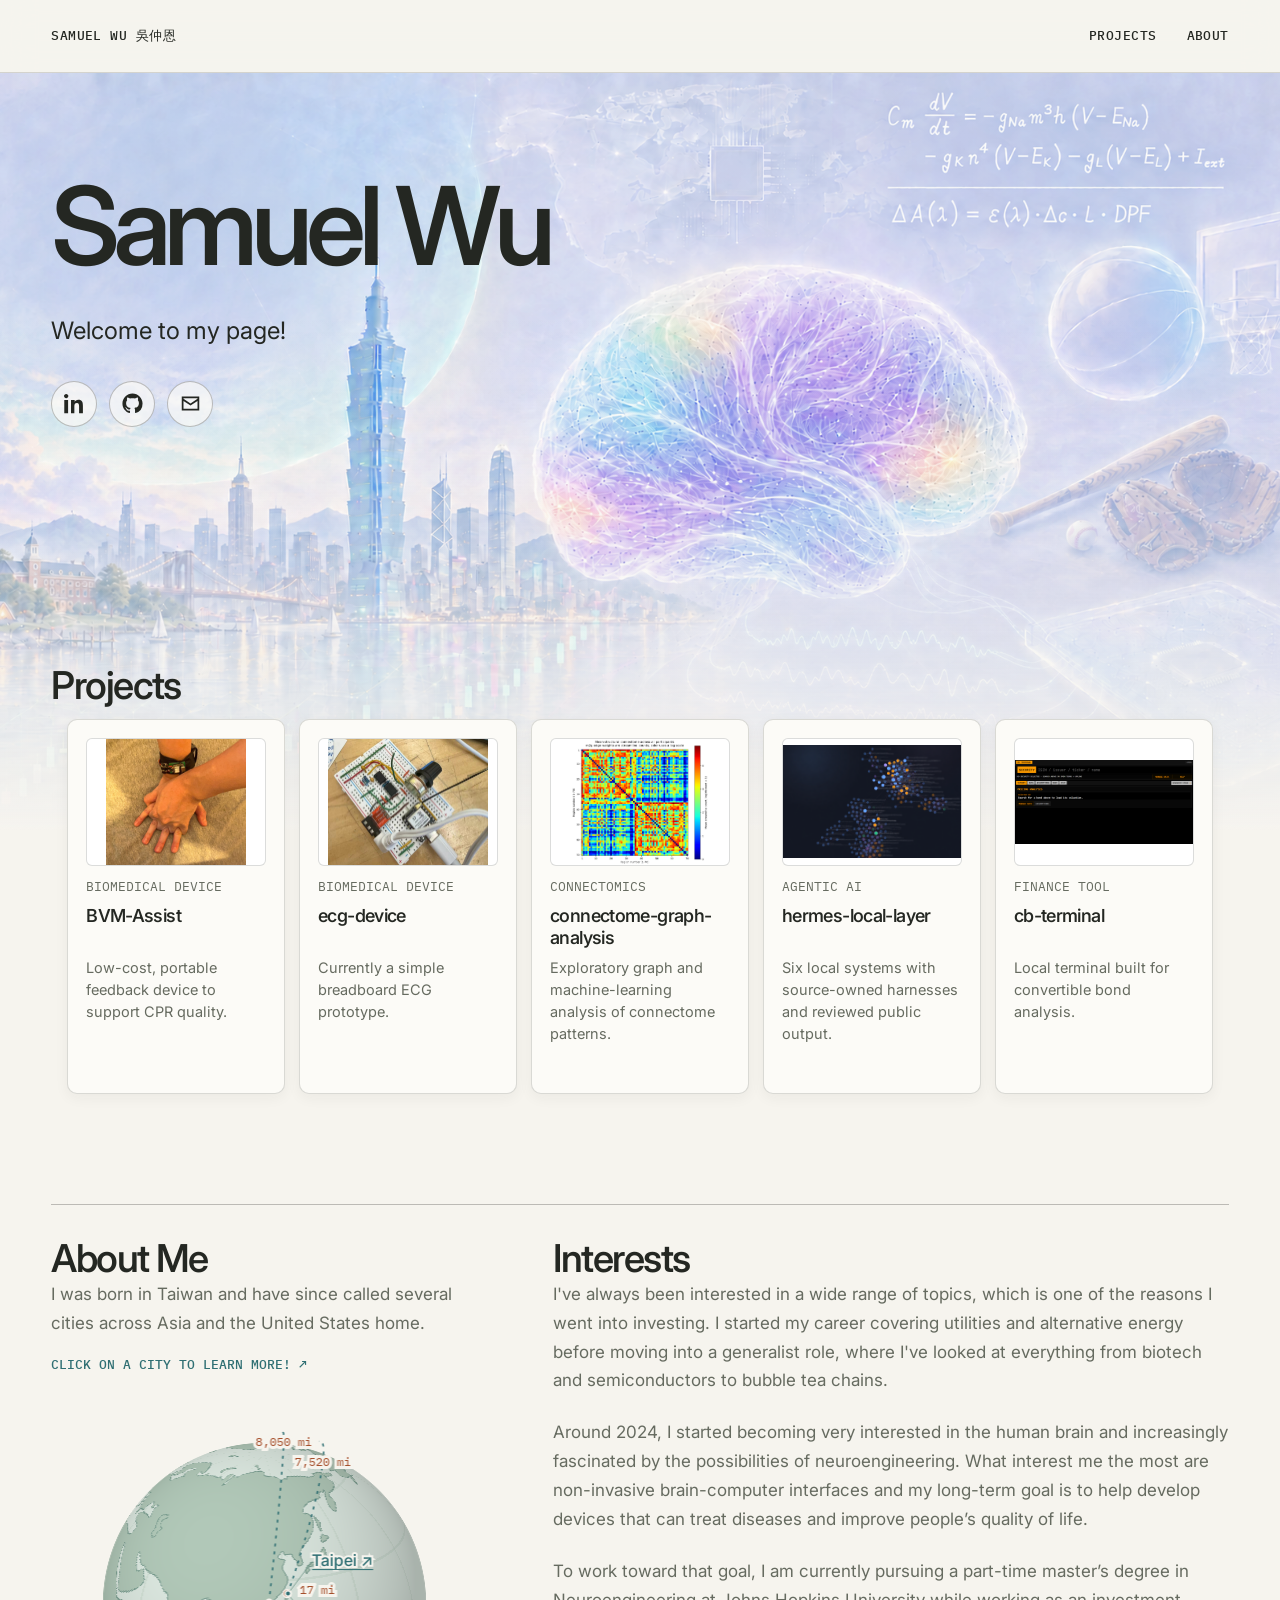
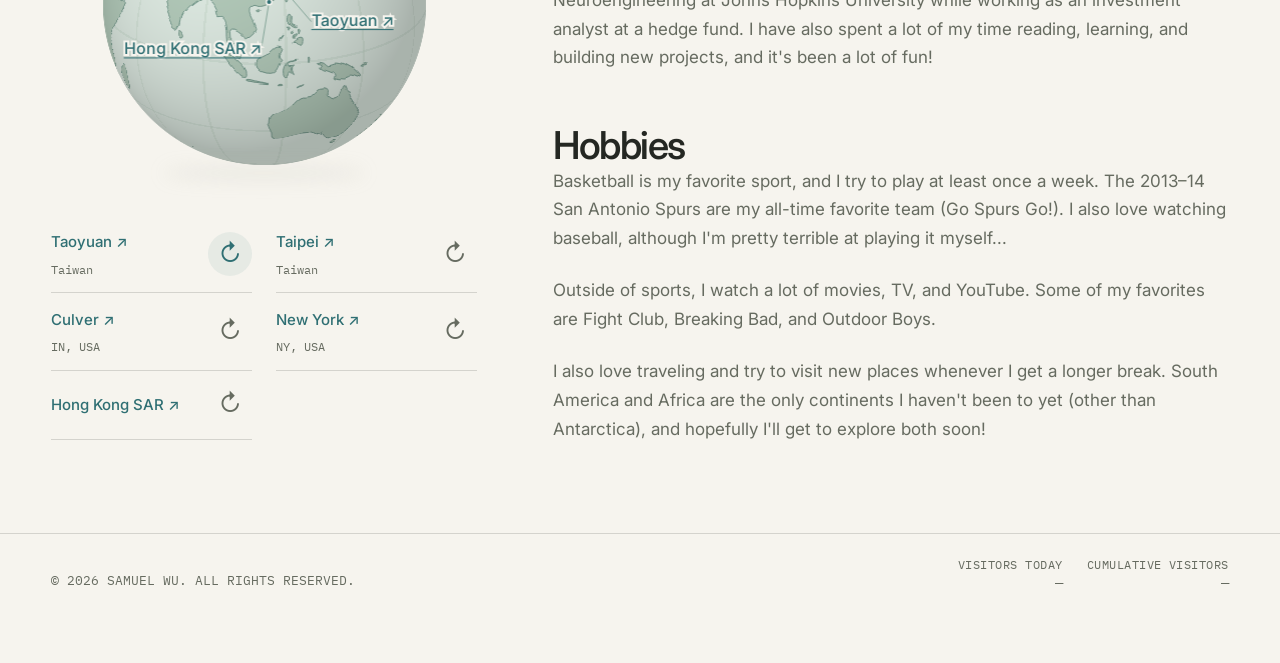
==== commit 0d5cea5c: "Refresh homepage and project page styling" ====
--- a/index.html
+++ b/index.html
@@ -5,7 +5,7 @@
     <meta name="viewport" content="width=device-width, initial-scale=1.0">
     <meta name="description" content="Samuel Wu's projects, interests, and path from investing toward neurotechnology.">
     <title>Samuel Wu</title>
-    <link rel="stylesheet" href="/project-pages.css?v=globe-routes-20261012">
+    <link rel="stylesheet" href="/project-pages.css?v=mobile-heading-space-20261014">
     <script src="/site-header.js" defer></script>
     <script src="/content-protection.js" defer></script>
     <script src="/visitor-counter.js" defer></script>
@@ -41,7 +41,7 @@
 
         <div class="home-flow">
             <section class="home-block projects-block" aria-labelledby="projects-heading">
-                <h2 id="projects-heading">Projects</h2>
+                <h2 id="projects-heading" class="home-section-heading">Projects</h2>
                 <div class="projects-list">
                     <a class="project-link project-bvm" href="/projects/bvm-assist/"><span class="project-card">
                         <span class="project-media">
@@ -103,7 +103,7 @@
 
             <div class="personal-layout">
             <section id="about" class="home-block places-block" aria-labelledby="about-heading">
-                <h2 id="about-heading">About Me</h2>
+                <h2 id="about-heading" class="home-section-heading">About Me</h2>
                 <div class="places-heading">
                     <p class="places-intro">I was born in Taiwan and have since called several cities across Asia and the United States home.</p>
                     <p class="map-hint">Click on a city to learn more! <span aria-hidden="true">&nearr;</span></p>
@@ -122,7 +122,7 @@
             </section>
 
             <section class="home-block curiosity-block" aria-labelledby="curiosity-heading">
-                <h2 id="curiosity-heading">Interests</h2>
+                <h2 id="curiosity-heading" class="home-section-heading">Interests</h2>
                 <div class="about-copy">
                     <p>I've always been interested in a wide range of topics, which is one of the reasons I went into investing. I started my career covering utilities and alternative energy before moving into a generalist role, where I've looked at everything from biotech and semiconductors to bubble tea chains.</p>
                     <p>Around 2024, I started becoming very interested in the human brain and increasingly fascinated by the possibilities of neuroengineering. What interest me the most are non-invasive brain-computer interfaces and my long-term goal is to help develop devices that can treat diseases and improve people&rsquo;s quality of life.</p>
@@ -132,7 +132,7 @@
 
             <section class="interests-grid" aria-labelledby="hobbies-heading">
                 <article>
-                    <h2 id="hobbies-heading">Hobbies</h2>
+                    <h2 id="hobbies-heading" class="home-section-heading">Hobbies</h2>
                     <p>Basketball is my favorite sport, and I try to play at least once a week. The 2013&ndash;14 San Antonio Spurs are my all-time favorite team (Go Spurs Go!). I also love watching baseball, although I'm pretty terrible at playing it myself...</p>
                     <p>Outside of sports, I watch a lot of movies, TV, and YouTube. Some of my favorites are Fight Club, Breaking Bad, and Outdoor Boys.</p>
                     <p>I also love traveling and try to visit new places whenever I get a longer break. South America and Africa are the only continents I haven't been to yet (other than Antarctica), and hopefully I'll get to explore both soon!</p>
--- a/project-pages.css
+++ b/project-pages.css
@@ -228,8 +228,8 @@
     z-index: -1;
     background:
         linear-gradient(180deg, transparent 32%, rgba(246, 244, 238, 0.03) 44%, rgba(246, 244, 238, 0.14) 56%, rgba(246, 244, 238, 0.36) 69%, rgba(246, 244, 238, 0.65) 81%, rgba(246, 244, 238, 0.89) 92%, var(--paper) 100%),
-        linear-gradient(rgba(246, 244, 238, 0.18), rgba(246, 244, 238, 0.18)),
-        url("/assets/home-background-neural-equations-right.png") center top / cover no-repeat;
+        linear-gradient(rgba(246, 244, 238, 0.28), rgba(246, 244, 238, 0.28)),
+        url("/assets/home-background-personal-cities-v4.png") center top / cover no-repeat;
     content: "";
     filter: saturate(0.85);
     pointer-events: none;
@@ -292,8 +292,7 @@
     padding: var(--section-space) 0;
 }
 
-.home-block > h2,
-.interests-grid h2 {
+.home-page .home-section-heading {
     margin: 0;
     font-size: var(--text-heading);
     font-weight: 550;
@@ -313,6 +312,7 @@
 
 .home-page .projects-block {
     min-width: 0;
+    padding-top: clamp(32px, 4vw, 64px);
 }
 
 .home-page .projects-list {
@@ -328,8 +328,12 @@
     overscroll-behavior-x: contain;
     scroll-padding-inline: 16px;
     scroll-snap-type: x proximity;
+    scrollbar-color: rgba(47, 111, 115, 0.3) transparent;
+    scrollbar-width: thin;
+}
+
+.home-page .projects-list:is(:hover, :focus-within, :active) {
     scrollbar-color: var(--accent) transparent;
-    scrollbar-width: thin;
 }
 
 .home-page .project-link {
@@ -798,6 +802,10 @@
 }
 
 @media (max-width: 760px) {
+    .home-page .home-section-heading {
+        margin-bottom: var(--space-6);
+    }
+
     .home-hero::before {
         background-position: center, center, 38% top;
     }
